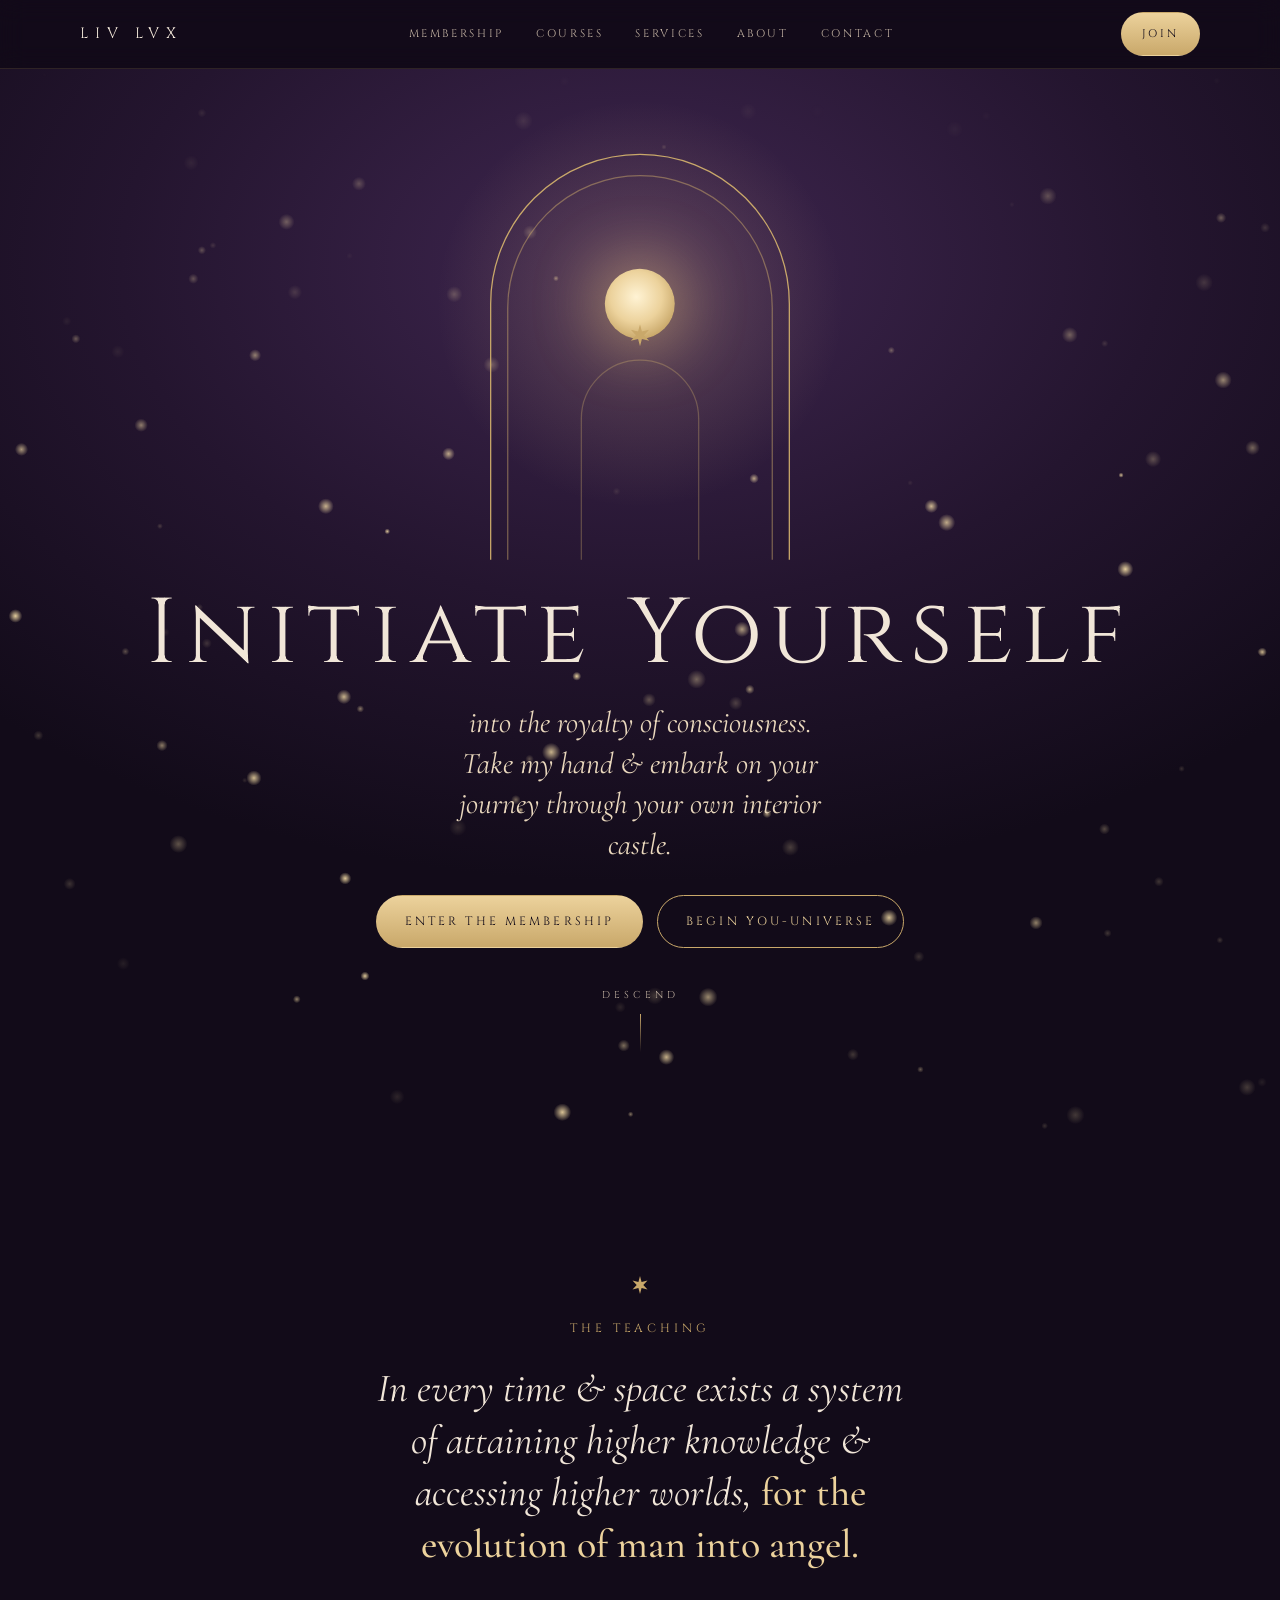
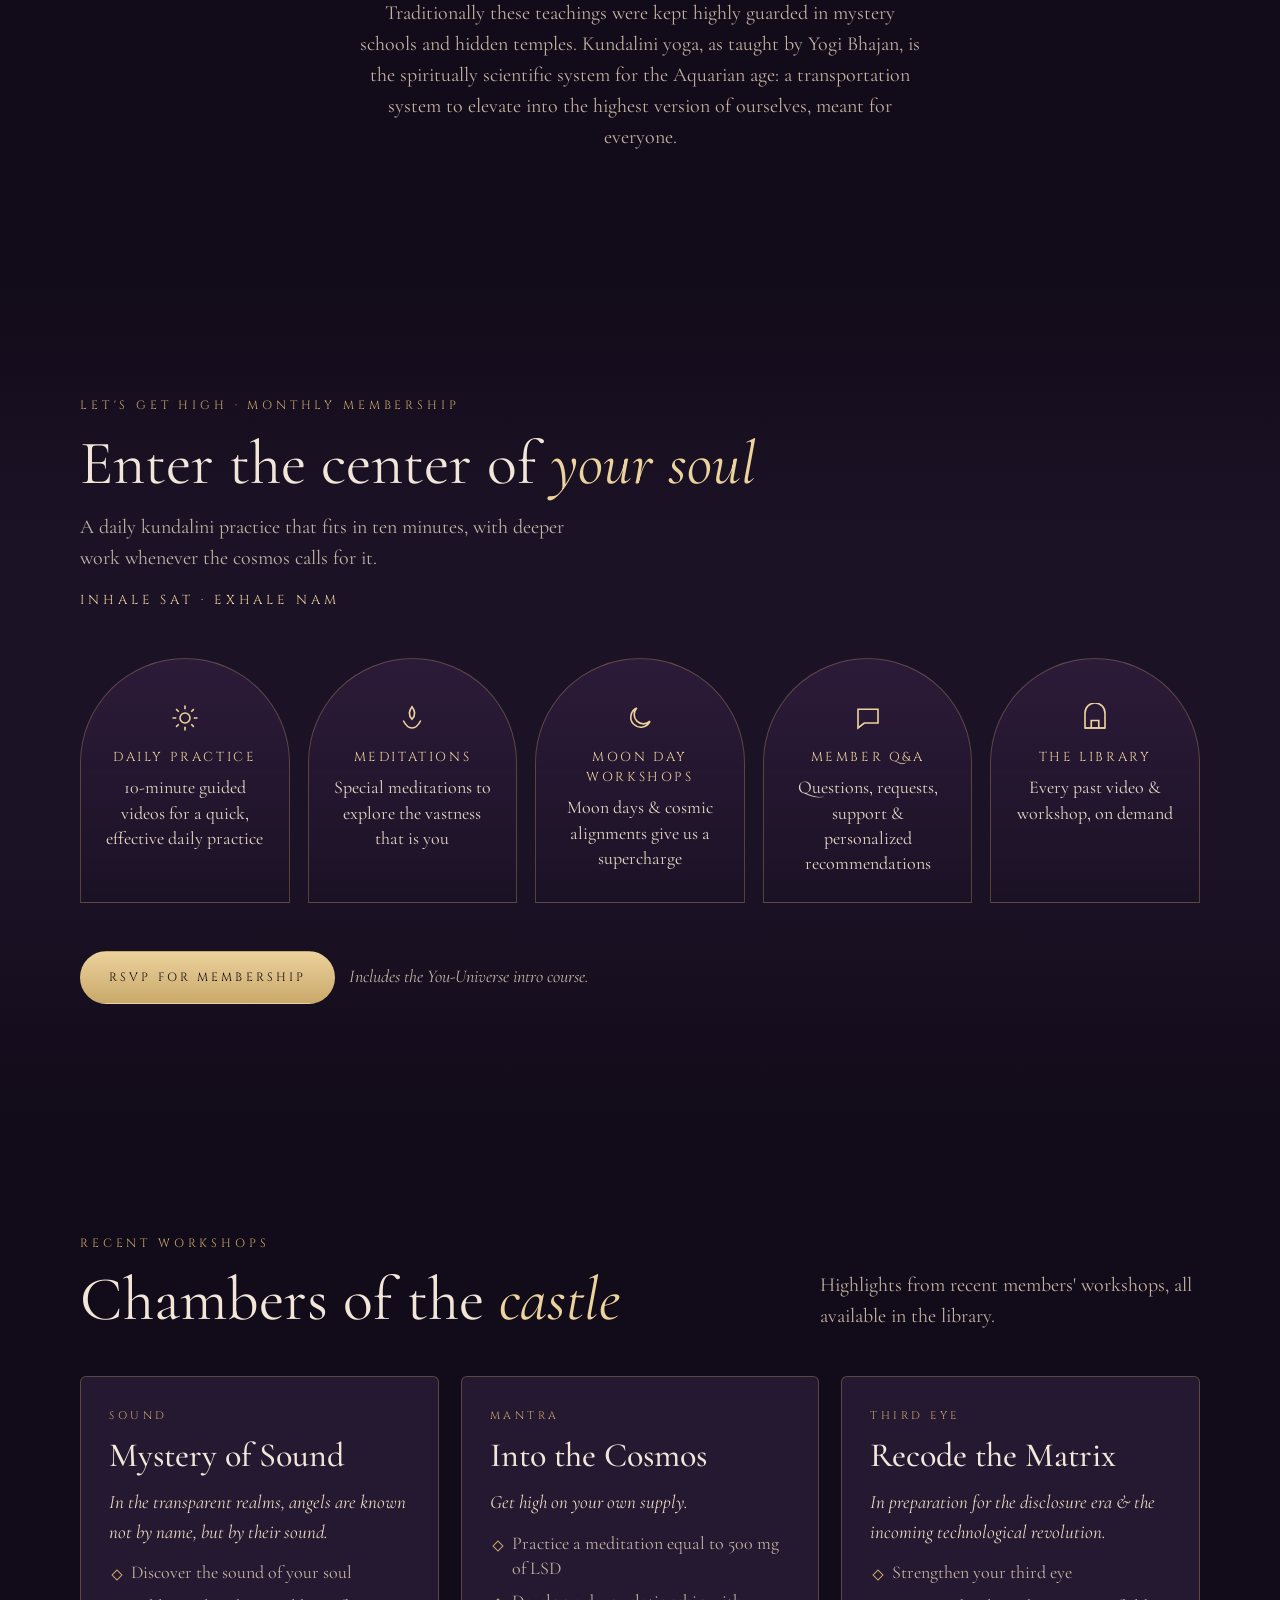
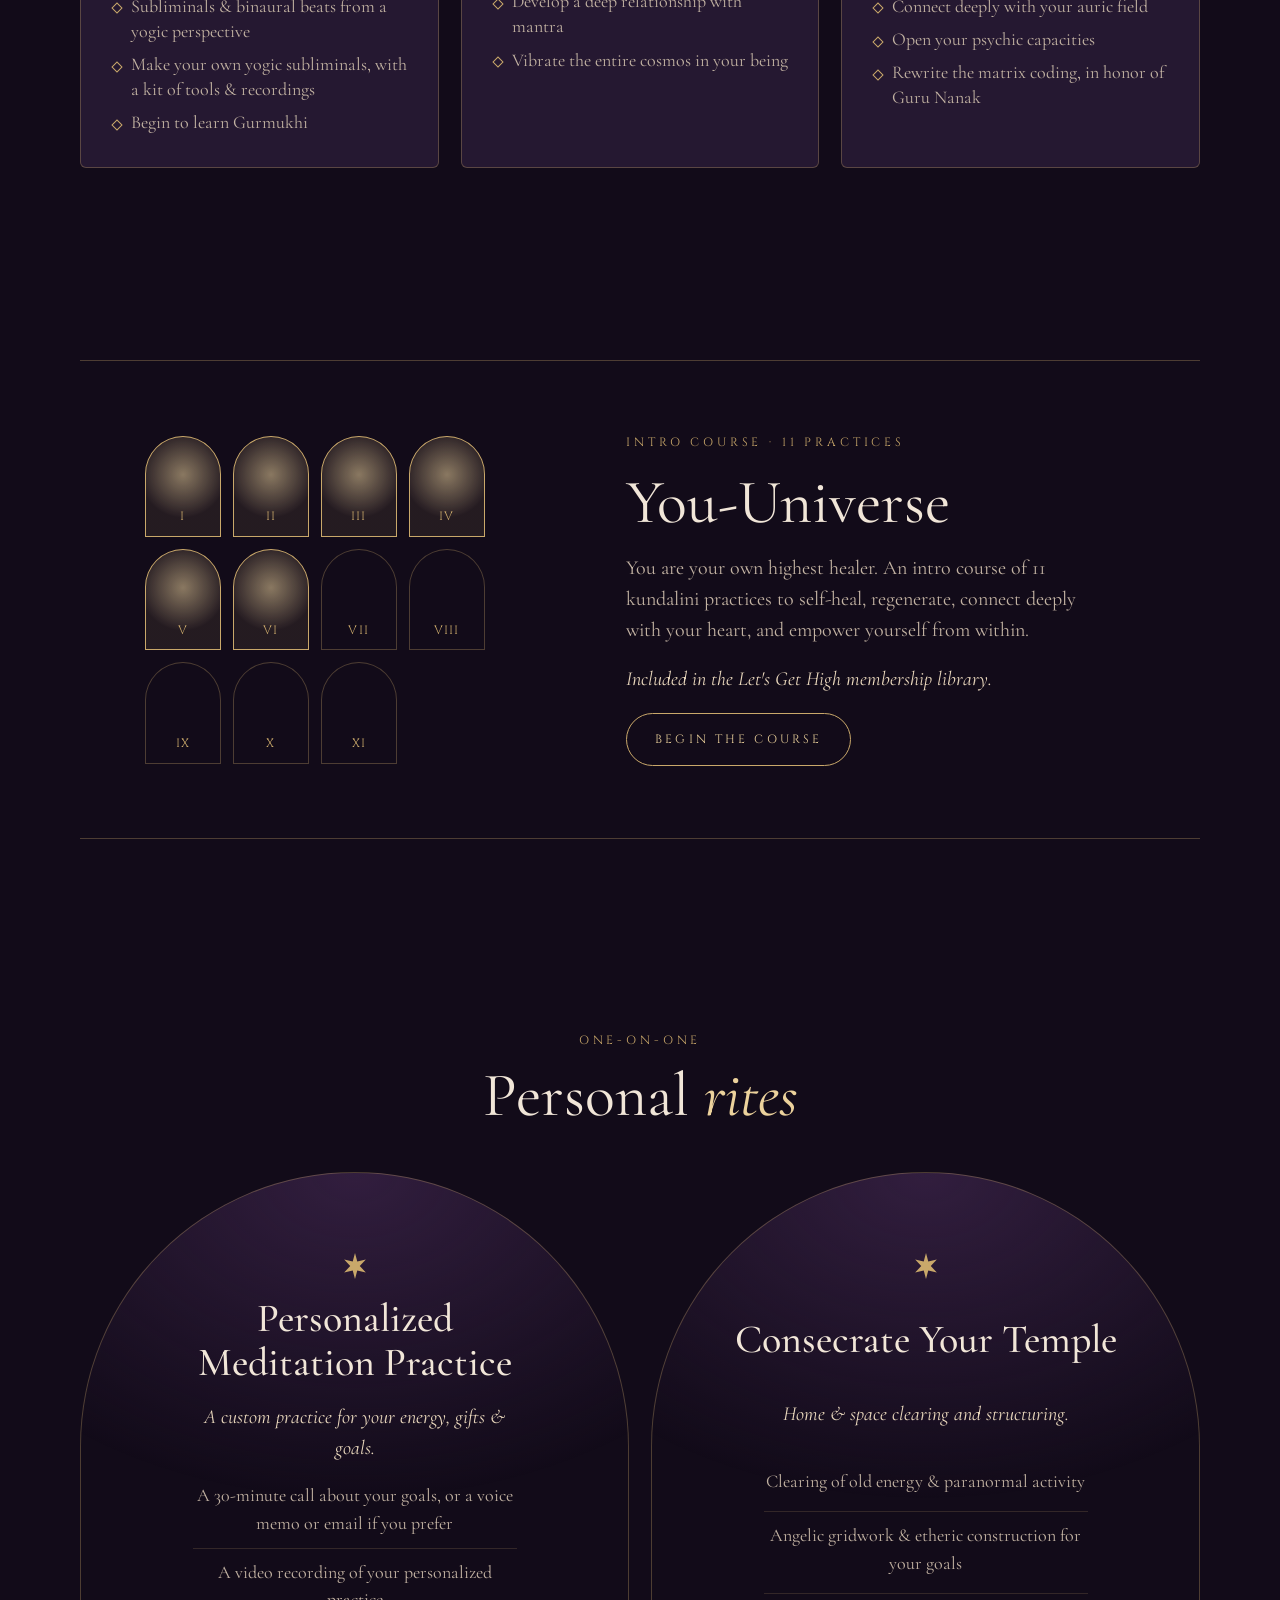
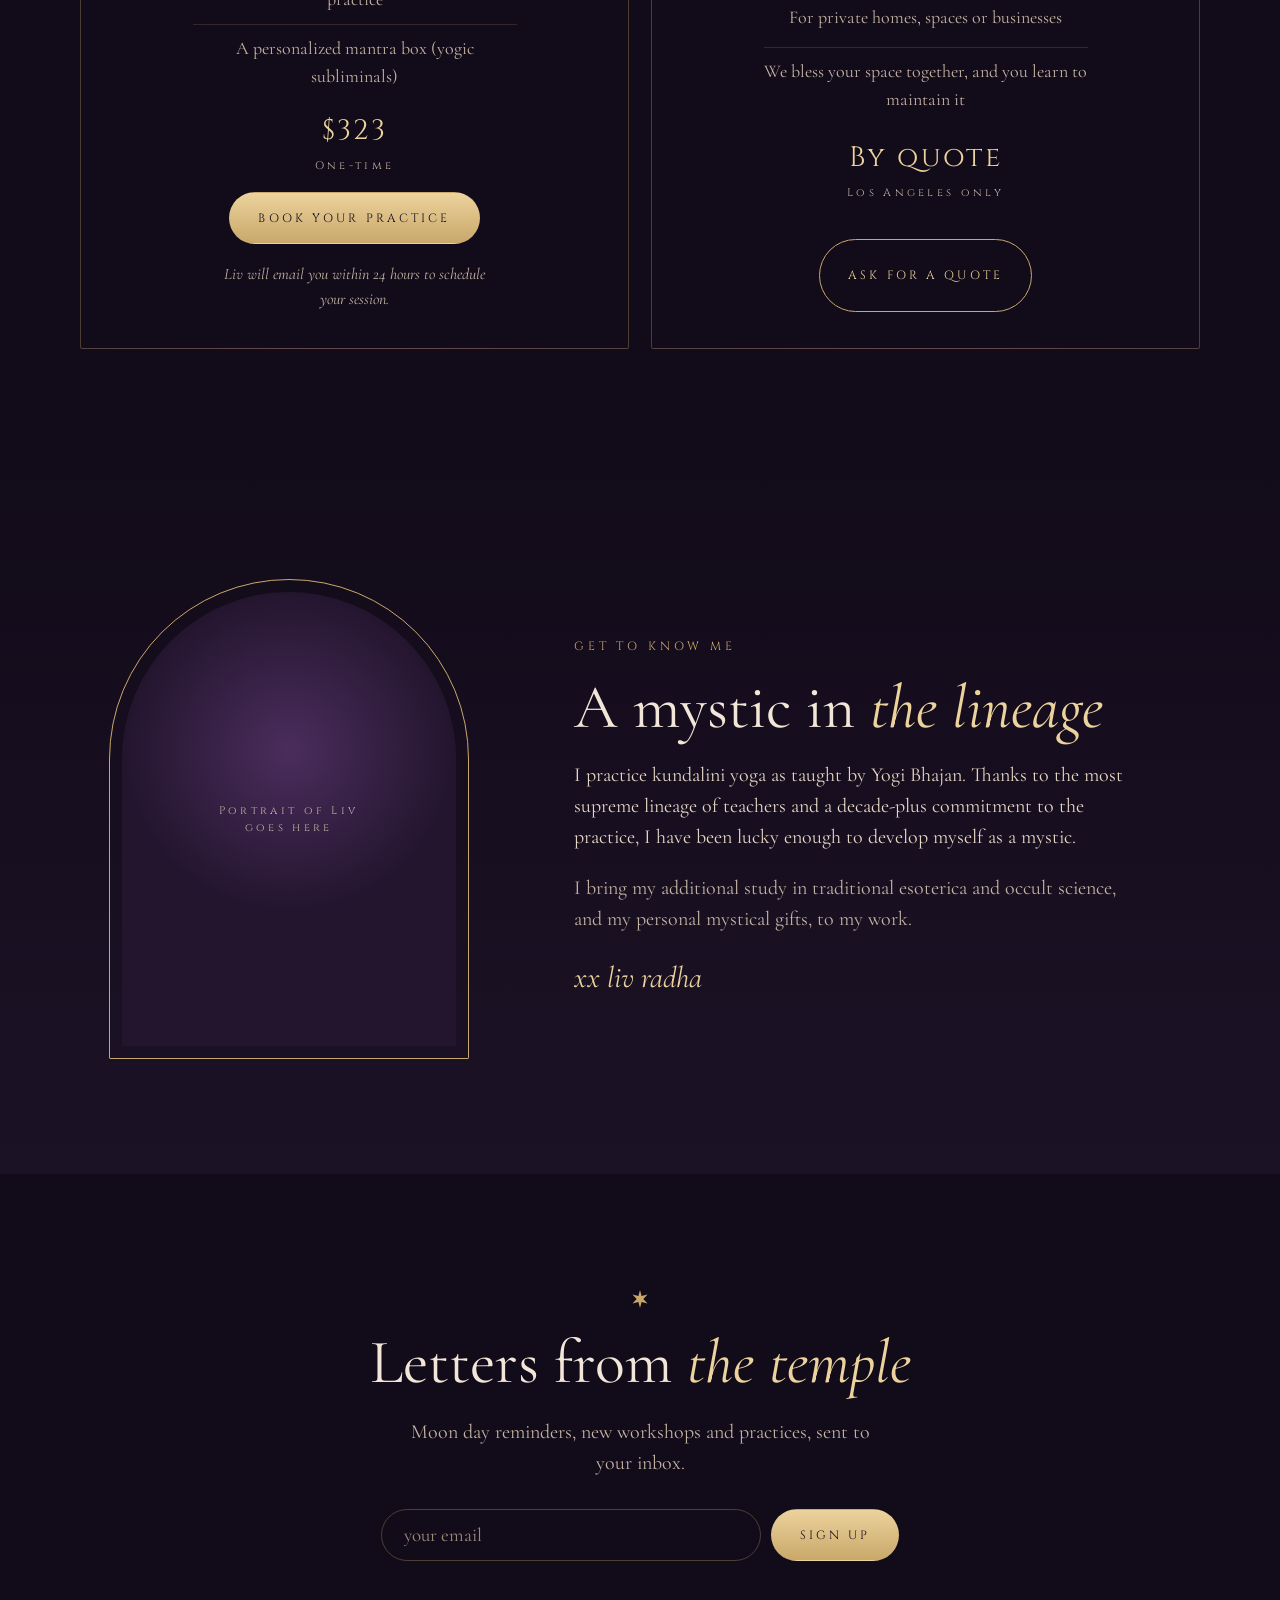
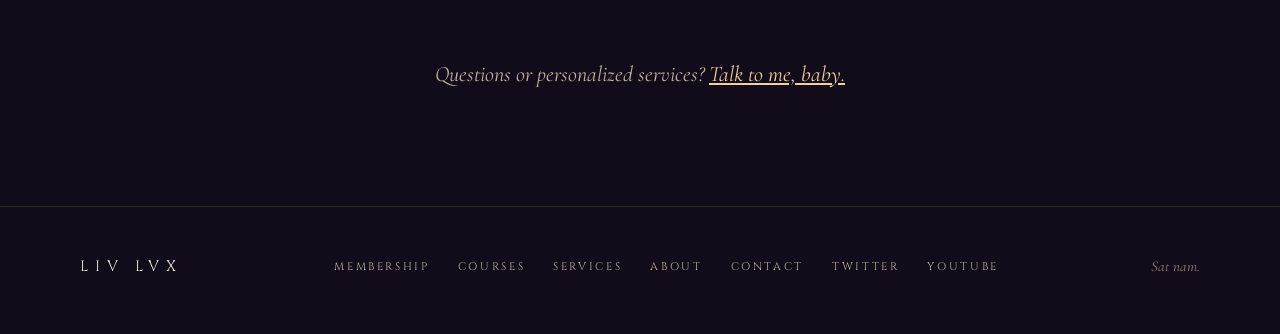
==== index.html @ f58b9d48 "Interior Castle site: home and five inner pages Static HTML/CSS/JS site with clean URLs for Vercel. " ====
<!doctype html>
<html lang="en">
<head>
<meta charset="utf-8">
<meta name="viewport" content="width=device-width, initial-scale=1, viewport-fit=cover">
<title>LIV LVX · Kundalini yoga with Liv Radha</title>
<meta name="description" content="Initiate yourself into the royalty of consciousness. Kundalini yoga membership, courses and personal practices with Liv Radha.">
<meta property="og:title" content="LIV LVX · Kundalini yoga with Liv Radha">
<meta property="og:description" content="Initiate yourself into the royalty of consciousness. Kundalini yoga membership, courses and personal practices with Liv Radha.">
<meta property="og:type" content="website">
<meta name="theme-color" content="#120b19">
<link rel="icon" href="/favicon.svg" type="image/svg+xml">
<link rel="preconnect" href="https://fonts.googleapis.com">
<link rel="preconnect" href="https://fonts.gstatic.com" crossorigin>
<link rel="stylesheet" href="https://fonts.googleapis.com/css2?family=Cinzel:wght@400;500;600&family=Cormorant+Garamond:ital,wght@0,400;0,500;0,600;1,400;1,500&display=swap">
<link rel="stylesheet" href="/castle.css">
</head>
<body>
<a class="skip" href="#main">Skip to content</a>
<svg width="0" height="0" style="position:absolute" aria-hidden="true">
  <symbol id="star8" viewBox="0 0 24 24"><path fill="currentColor" d="M12 0l2.1 7.9L22 6l-5.6 6L22 18l-7.9-1.9L12 24l-2.1-7.9L2 18l5.6-6L2 6l7.9 1.9z"/></symbol>
</svg>
<nav class="nav gutter" aria-label="Main">
  <div class="inner">
    <a class="logo" href="/">LIV LVX</a>
    <button class="menu-toggle" type="button" aria-expanded="false" aria-controls="menu">Menu</button>
    <ul id="menu">
      <li><a href="/membership">Membership</a></li>
      <li><a href="/courses">Courses</a></li>
      <li><a href="/services">Services</a></li>
      <li><a href="/about">About</a></li>
      <li><a href="/contact">Contact</a></li>
    </ul>
    <a class="btn gold" href="/membership">Join</a>
  </div>
</nav>
<main id="main">

  <section class="gate gutter" id="top" aria-label="Welcome">
    <canvas id="dust" aria-hidden="true"></canvas>
    <div class="inner">
      <div class="arch" aria-hidden="true">
        <div class="halo"></div>
        <svg viewBox="0 0 300 400">
          <path pathLength="1" d="M10 400 V160 A140 140 0 0 1 290 160 V400"/>
          <path class="in" pathLength="1" d="M26 400 V164 A124 124 0 0 1 274 164 V400"/>
          <path class="door" pathLength="1" d="M95 400 V268 A55 55 0 0 1 205 268 V400"/>
        </svg>
        <div class="sun"></div>
        <svg class="keystone" viewBox="0 0 24 24"><use href="#star8"/></svg>
      </div>
      <h1>Initiate Yourself</h1>
      <p class="sub">into the royalty of consciousness. Take my hand &amp; embark on your journey through your own interior castle.</p>
      <div class="ctas">
        <a class="btn gold" href="/membership">Enter the membership</a>
        <a class="btn line" href="/courses">Begin You-Universe</a>
      </div>
      <a class="cue" href="#teaching">DESCEND<span></span></a>
    </div>
  </section>

  <section class="teaching gutter" id="teaching" aria-labelledby="teach-h">
    <div class="inner">
      <div class="star"><svg><use href="#star8"/></svg></div>
      <h2 id="teach-h" class="rite" style="font-family:var(--f-rite);font-size:12px">The teaching</h2>
      <blockquote>In every time &amp; space exists a system of attaining higher knowledge &amp; accessing higher worlds, <b>for the evolution of man into angel.</b></blockquote>
      <p>Traditionally these teachings were kept highly guarded in mystery schools and hidden temples. Kundalini yoga, as taught by Yogi Bhajan, is the spiritually scientific system for the Aquarian age: a transportation system to elevate into the highest version of ourselves, meant for everyone.</p>
    </div>
  </section>

  <section class="member gutter" id="membership" aria-labelledby="mem-h">
    <div class="inner">
      <header>
        <span class="rite">Let's Get High · Monthly membership</span>
        <h2 id="mem-h">Enter the center of <em>your soul</em></h2>
        <p>A daily kundalini practice that fits in ten minutes, with deeper work whenever the cosmos calls for it.</p>
        <span class="mantra">INHALE SAT · EXHALE NAM</span>
      </header>
      <div class="perks">
        <article class="perk">
          <svg viewBox="0 0 24 24" fill="none" stroke="currentColor" stroke-width="1.3"><circle cx="12" cy="12" r="4"/><path d="M12 2v3M12 19v3M2 12h3M19 12h3M4.9 4.9l2.1 2.1M17 17l2.1 2.1M4.9 19.1L7 17M17 7l2.1-2.1"/></svg>
          <h3>Daily practice</h3><p>10-minute guided videos for a quick, effective daily practice</p>
        </article>
        <article class="perk">
          <svg viewBox="0 0 24 24" fill="none" stroke="currentColor" stroke-width="1.3"><path d="M12 3c-3 4-3 7 0 10 3-3 3-6 0-10z"/><path d="M5 14c2 4 5 6 7 6s5-2 7-6"/></svg>
          <h3>Meditations</h3><p>Special meditations to explore the vastness that is you</p>
        </article>
        <article class="perk">
          <svg viewBox="0 0 24 24" fill="none" stroke="currentColor" stroke-width="1.3"><path d="M20 14.5A8 8 0 1 1 9.5 4a6.5 6.5 0 0 0 10.5 10.5z"/></svg>
          <h3>Moon day workshops</h3><p>Moon days &amp; cosmic alignments give us a supercharge</p>
        </article>
        <article class="perk">
          <svg viewBox="0 0 24 24" fill="none" stroke="currentColor" stroke-width="1.3"><path d="M4 5h16v11H9l-5 4z"/></svg>
          <h3>Member Q&amp;A</h3><p>Questions, requests, support &amp; personalized recommendations</p>
        </article>
        <article class="perk">
          <svg viewBox="0 0 24 24" fill="none" stroke="currentColor" stroke-width="1.3"><path d="M4 20V8a8 8 0 0 1 16 0v12z"/><path d="M4 20h16M9 20v-6h6v6"/></svg>
          <h3>The library</h3><p>Every past video &amp; workshop, on demand</p>
        </article>
      </div>
      <div class="ctas">
        <a class="btn gold" href="/membership">RSVP for membership</a>
        <span class="note">Includes the You-Universe intro course.</span>
      </div>
    </div>
  </section>

  <section class="workshops gutter" id="workshops" aria-labelledby="ws-h">
    <div class="inner">
      <header>
        <div style="display:grid;gap:14px"><span class="rite">Recent workshops</span><h2 id="ws-h">Chambers of the <em>castle</em></h2></div>
        <p>Highlights from recent members' workshops, all available in the library.</p>
      </header>
      <div class="ws">
        <article class="card">
          <span class="rite">Sound</span>
          <h3>Mystery of Sound</h3>
          <p class="lede">In the transparent realms, angels are known not by name, but by their sound.</p>
          <ul>
            <li>Discover the sound of your soul</li>
            <li>Subliminals &amp; binaural beats from a yogic perspective</li>
            <li>Make your own yogic subliminals, with a kit of tools &amp; recordings</li>
            <li>Begin to learn Gurmukhi</li>
          </ul>
        </article>
        <article class="card">
          <span class="rite">Mantra</span>
          <h3>Into the Cosmos</h3>
          <p class="lede">Get high on your own supply.</p>
          <ul>
            <li>Practice a meditation equal to 500 mg of LSD</li>
            <li>Develop a deep relationship with mantra</li>
            <li>Vibrate the entire cosmos in your being</li>
          </ul>
        </article>
        <article class="card">
          <span class="rite">Third eye</span>
          <h3>Recode the Matrix</h3>
          <p class="lede">In preparation for the disclosure era &amp; the incoming technological revolution.</p>
          <ul>
            <li>Strengthen your third eye</li>
            <li>Connect deeply with your auric field</li>
            <li>Open your psychic capacities</li>
            <li>Rewrite the matrix coding, in honor of Guru Nanak</li>
          </ul>
        </article>
      </div>
    </div>
  </section>

  <section class="course gutter" id="course" aria-labelledby="course-h">
    <div class="inner">
      <div class="eleven" aria-hidden="true" data-eleven=""></div>
      <div class="copy">
        <span class="rite">Intro course · 11 practices</span>
        <h2 id="course-h">You-Universe</h2>
        <p>You are your own highest healer. An intro course of 11 kundalini practices to self-heal, regenerate, connect deeply with your heart, and empower yourself from within.</p>
        <p class="inc">Included in the Let's Get High membership library.</p>
        <div><a class="btn line" href="/courses">Begin the course</a></div>
      </div>
    </div>
  </section>

  <section class="services gutter" id="services" aria-labelledby="svc-h">
    <div class="inner">
      <div style="display:grid;gap:14px;justify-items:center;text-align:center">
        <span class="rite">One-on-one</span>
        <h2 id="svc-h">Personal <em>rites</em></h2>
      </div>
      <div class="svc">
        <article class="offer">
          <svg width="26" height="26" style="color:var(--gold)" aria-hidden="true"><use href="#star8"/></svg>
          <h3>Personalized Meditation Practice</h3>
          <p class="lede">A custom practice for your energy, gifts &amp; goals.</p>
          <ul>
            <li>A 30-minute call about your goals, or a voice memo or email if you prefer</li>
            <li>A video recording of your personalized practice</li>
            <li>A personalized mantra box (yogic subliminals)</li>
          </ul>
          <div class="price">$323<small>One-time</small></div>
          <a class="btn gold" href="/services">Book your practice</a>
          <p class="fine">Liv will email you within 24 hours to schedule your session.</p>
        </article>
        <article class="offer">
          <svg width="26" height="26" style="color:var(--gold)" aria-hidden="true"><use href="#star8"/></svg>
          <h3>Consecrate Your Temple</h3>
          <p class="lede">Home &amp; space clearing and structuring.</p>
          <ul>
            <li>Clearing of old energy &amp; paranormal activity</li>
            <li>Angelic gridwork &amp; etheric construction for your goals</li>
            <li>For private homes, spaces or businesses</li>
            <li>We bless your space together, and you learn to maintain it</li>
          </ul>
          <div class="price">By quote<small>Los Angeles only</small></div>
          <a class="btn line" href="/contact">Ask for a quote</a>
        </article>
      </div>
    </div>
  </section>

  <section class="about gutter" id="about" aria-labelledby="about-h">
    <div class="inner">
      <div class="portrait"><div>Portrait of Liv<br>goes here</div></div>
      <div class="copy">
        <span class="rite">Get to know me</span>
        <h2 id="about-h">A mystic in <em>the lineage</em></h2>
        <p>I practice kundalini yoga as taught by Yogi Bhajan. Thanks to the most supreme lineage of teachers and a decade-plus commitment to the practice, I have been lucky enough to develop myself as a mystic.</p>
        <p class="small">I bring my additional study in traditional esoterica and occult science, and my personal mystical gifts, to my work.</p>
        <span class="sign">xx liv radha</span>
      </div>
    </div>
  </section>

  <section class="letter gutter" id="letter" aria-labelledby="letter-h">
    <div class="inner">
      <div class="star"><svg><use href="#star8"/></svg></div>
      <h2 id="letter-h">Letters from <em>the temple</em></h2>
      <p>Moon day reminders, new workshops and practices, sent to your inbox.</p>
      <form class="signup" id="signup" novalidate>
        <label for="email">Email address</label>
        <input id="email" name="email" type="email" autocomplete="email" placeholder="your email" required>
        <button class="btn gold" type="submit">Sign up</button>
      </form>
      <p id="signup-msg" aria-live="polite"></p>
      <p class="contact">Questions or personalized services? <a href="/contact">Talk to me, baby.</a></p>
    </div>
  </section>
</main>
<footer class="gutter">
  <div class="inner">
    <a class="logo" href="/">LIV LVX</a>
    <ul>
      <li><a href="/membership">Membership</a></li>
      <li><a href="/courses">Courses</a></li>
      <li><a href="/services">Services</a></li>
      <li><a href="/about">About</a></li>
      <li><a href="/contact">Contact</a></li>
      <li><a href="https://twitter.com/blonde">Twitter</a></li>
      <li><a href="https://www.youtube.com/@bl0nde">YouTube</a></li>
    </ul>
    <small>Sat nam.</small>
  </div>
</footer>
<script src="/castle.js"></script>
</body>
</html>
---- castle.css ----
/* Layout: one candlelit night — the visitor walks through a sequence of arched chambers (hero gate → teaching → membership → workshops → course → services → Liv → newsletter), gold hairlines and arches as the only ornament. Single dark world by design. */
:root{
  --night:#120b19; --plum:#1c1226; --velvet:#251831; --amethyst:#3a2348;
  --gold:#c9a86a; --gold-hi:#ecd29c; --parchment:#f1e6d8; --mist:#c2b2a2; --line:rgba(201,168,106,.32);
  --f-rite:"Cinzel","Trajan Pro",Georgia,serif;
  --f-voice:"Cormorant Garamond","Cormorant",Georgia,serif;
  color-scheme:dark;
}
*{box-sizing:border-box}
html{scroll-behavior:smooth}
body{background:var(--night);color:var(--parchment);font-family:var(--f-voice);font-size:20px;line-height:1.55;margin:0}
a{color:inherit}
:focus-visible{outline:2px solid var(--gold-hi);outline-offset:4px;border-radius:2px}
.skip{position:absolute;left:-999px;top:8px;background:var(--gold);color:var(--night);padding:8px 14px;z-index:100;font-family:var(--f-rite);font-size:12px;letter-spacing:.2em}
.skip:focus{left:16px}

.gutter{padding-inline:clamp(16px,5vw,64px)}
.inner{max-width:1120px;margin:0 auto}
.rite{font-family:var(--f-rite);font-weight:400;font-size:12px;letter-spacing:.32em;text-transform:uppercase;color:var(--gold)}
h1,h2,h3{font-weight:400;margin:0;text-wrap:balance}
h2{font-family:var(--f-voice);font-size:clamp(38px,5.2vw,62px);line-height:1.05;font-weight:400}
h2 em{color:var(--gold-hi)}
p{margin:0}

/* buttons */
.btn{display:inline-flex;align-items:center;gap:10px;font-family:var(--f-rite);font-size:12px;letter-spacing:.26em;text-transform:uppercase;text-decoration:none;padding:16px 28px;border-radius:999px;min-height:48px;cursor:pointer;transition:background .25s ease,color .25s ease,box-shadow .25s ease,transform .25s ease;border:1px solid var(--gold)}
.btn.gold{background:linear-gradient(180deg,var(--gold-hi),var(--gold));color:var(--night);border-color:transparent}
.btn.gold:hover{box-shadow:0 0 0 1px var(--gold-hi),0 10px 40px -8px rgba(236,210,156,.55);transform:translateY(-1px)}
.btn.line{color:var(--gold-hi)}
.btn.line:hover{background:rgba(201,168,106,.12)}

/* star divider */
.star{display:flex;align-items:center;gap:16px;color:var(--gold);justify-content:center}
.star::before,.star::after{content:"";height:1px;flex:1;max-width:160px;background:linear-gradient(90deg,transparent,var(--line))}
.star::after{transform:scaleX(-1)}
.star svg{width:18px;height:18px;flex:none}

/* ---------- nav ---------- */
.nav{position:sticky;top:env(safe-area-inset-top,0px);z-index:50;background:rgba(18,11,25,.72);backdrop-filter:blur(12px);-webkit-backdrop-filter:blur(12px);border-bottom:1px solid rgba(201,168,106,.16)}
.nav .inner{display:flex;align-items:center;justify-content:space-between;gap:16px;min-height:68px;flex-wrap:wrap;padding-block:8px}
.logo{font-family:var(--f-rite);font-size:15px;letter-spacing:.45em;text-decoration:none;color:var(--parchment)}
.nav ul{display:flex;gap:clamp(14px,2.6vw,32px);list-style:none;margin:0;padding:0;flex-wrap:wrap}
.nav ul a{font-family:var(--f-rite);font-size:11px;letter-spacing:.24em;text-transform:uppercase;text-decoration:none;color:var(--mist);padding:10px 0;display:inline-block;transition:color .2s}
.nav ul a:hover{color:var(--gold-hi)}
.nav .btn{padding:11px 20px;min-height:44px;font-size:11px}


/* ---------- hero gate ---------- */
.gate{position:relative;overflow:hidden;background:radial-gradient(90% 70% at 50% 18%,#3f2650 0%,#24152f 45%,var(--night) 82%)}
#dust{position:absolute;inset:0;width:100%;height:100%;pointer-events:none}
.gate .inner{position:relative;display:grid;justify-items:center;text-align:center;gap:22px;padding-block:clamp(36px,6vw,64px) clamp(56px,8vw,96px)}
.arch{position:relative;width:min(320px,72vw);aspect-ratio:3/4;max-width:100%}
.arch svg{position:absolute;inset:0;width:100%;height:100%;overflow:visible}
.arch path{fill:none;stroke:var(--gold);stroke-width:1.2;stroke-dasharray:1;stroke-dashoffset:0;animation:draw 2.6s cubic-bezier(.6,.1,.2,1) both}
.arch path.in{stroke:rgba(201,168,106,.5);animation-delay:.35s}
.arch path.door{stroke:rgba(201,168,106,.35);animation-delay:.7s}
@keyframes draw{from{stroke-dashoffset:1}to{stroke-dashoffset:0}}
.arch .halo{position:absolute;left:50%;top:40%;width:150%;aspect-ratio:1;transform:translate(-50%,-50%);background:radial-gradient(circle,rgba(240,205,140,.22),transparent 60%);pointer-events:none;animation:halo 5s ease-in-out infinite}
.arch .sun{position:absolute;left:50%;top:40%;width:22%;aspect-ratio:1;border-radius:50%;transform:translate(-50%,-50%);background:radial-gradient(circle at 45% 40%,#fff3d4,#ecd29c 45%,#c9a86a 75%);box-shadow:0 0 60px 12px rgba(240,200,130,.38);animation:candle 5s ease-in-out infinite}
@keyframes candle{0%,100%{transform:translate(-50%,-50%) scale(1);box-shadow:0 0 60px 12px rgba(240,200,130,.36)}50%{transform:translate(-50%,-50%) scale(1.08);box-shadow:0 0 100px 26px rgba(240,200,130,.52)}}
@keyframes halo{0%,100%{opacity:.75}50%{opacity:1}}
.arch .keystone{position:absolute;left:50%;top:-2.5%;transform:translateX(-50%);color:var(--gold);width:22px}
.gate h1{font-family:var(--f-rite);font-size:clamp(38px,7.6vw,92px);letter-spacing:.1em;line-height:1.02;margin-top:6px;
  background:linear-gradient(100deg,var(--parchment) 38%,#fff1c9 50%,var(--parchment) 62%) 0 0/260% 100%;-webkit-background-clip:text;background-clip:text;-webkit-text-fill-color:transparent;color:var(--parchment);animation:gild 7s ease-in-out 1.4s infinite}
@keyframes gild{0%{background-position:100% 0}55%,100%{background-position:-60% 0}}
.gate .sub{font-style:italic;font-size:clamp(22px,2.6vw,30px);color:#ead8bd;max-width:30ch;line-height:1.35}
.gate .ctas{display:flex;gap:14px;flex-wrap:wrap;justify-content:center;margin-top:8px}
.cue{margin-top:18px;font-family:var(--f-rite);font-size:10px;letter-spacing:.4em;color:var(--mist);text-decoration:none;display:grid;justify-items:center;gap:10px}
.cue span{width:1px;height:38px;background:linear-gradient(var(--gold),transparent);animation:cue 2.4s ease-in-out infinite;transform-origin:top}
@keyframes cue{0%{transform:scaleY(0)}50%{transform:scaleY(1)}100%{transform:scaleY(1);opacity:0}}

/* ---------- teaching ---------- */
.teaching{padding-block:clamp(72px,10vw,128px)}
.teaching .inner{display:grid;gap:28px;justify-items:center;text-align:center}
.teaching blockquote{margin:0;font-style:italic;font-size:clamp(26px,3.4vw,40px);line-height:1.3;max-width:30ch;color:var(--parchment)}
.teaching blockquote b{font-weight:500;font-style:normal;color:var(--gold-hi)}
.teaching p{color:var(--mist);max-width:56ch}

/* ---------- membership ---------- */
.member{background:linear-gradient(180deg,var(--night),var(--plum) 30%,var(--plum) 70%,var(--night));padding-block:clamp(72px,9vw,120px)}
.member .inner{display:grid;gap:48px}
.member header{display:grid;gap:16px;max-width:680px}
.member header p{color:var(--mist);max-width:52ch}
.mantra{font-family:var(--f-rite);font-size:13px;letter-spacing:.3em;color:var(--gold-hi)}
.perks{display:grid;grid-template-columns:repeat(auto-fit,minmax(190px,1fr));gap:18px}
.perk{position:relative;padding:44px 22px 26px;text-align:center;border:1px solid var(--line);border-radius:999px 999px 6px 6px;background:linear-gradient(180deg,rgba(58,35,72,.55),rgba(28,18,38,.2));display:grid;gap:8px;align-content:start;transition:border-color .3s ease,transform .3s ease,background .3s ease;min-width:0}
.perk:hover{border-color:var(--gold);transform:translateY(-4px);background:linear-gradient(180deg,rgba(74,45,92,.7),rgba(28,18,38,.3))}
.perk svg{width:30px;height:30px;justify-self:center;color:var(--gold-hi);margin-bottom:6px}
.perk h3{font-family:var(--f-rite);font-size:13px;letter-spacing:.2em;text-transform:uppercase;color:var(--gold-hi)}
.perk p{font-size:18px;color:#e5d7c4;line-height:1.4}
.member .ctas{display:flex;gap:14px;flex-wrap:wrap;align-items:center}
.member .note{font-style:italic;color:var(--mist);font-size:18px}

/* ---------- workshops ---------- */
.workshops{padding-block:clamp(72px,9vw,120px)}
.workshops .inner{display:grid;gap:44px}
.workshops header{display:flex;flex-wrap:wrap;justify-content:space-between;align-items:end;gap:16px 40px}
.workshops header p{color:var(--mist);max-width:38ch}
.ws{display:grid;grid-template-columns:repeat(auto-fit,minmax(280px,1fr));gap:22px}
.card{border:1px solid var(--line);border-radius:6px;padding:30px 28px 32px;display:grid;gap:14px;align-content:start;background:var(--velvet);position:relative;overflow:hidden;transition:border-color .3s ease;min-width:0}
.card::before{content:"";position:absolute;inset:-1px;background:radial-gradient(400px 200px at var(--mx,50%) -20%,rgba(236,210,156,.18),transparent 60%);opacity:0;transition:opacity .3s ease;pointer-events:none}
.card:hover{border-color:rgba(201,168,106,.7)}
.card:hover::before{opacity:1}
.card .rite{font-size:11px}
.card h3{font-family:var(--f-voice);font-size:34px;line-height:1.05;font-weight:500}
.card .lede{font-style:italic;color:#ead8bd;font-size:19px}
.card ul{margin:0;padding:0;list-style:none;display:grid;gap:8px;color:var(--mist);font-size:18px;line-height:1.4}
.card li{padding-left:22px;position:relative}
.card li::before{content:"";position:absolute;left:4px;top:.6em;width:6px;height:6px;transform:rotate(45deg);border:1px solid var(--gold)}

/* ---------- course ---------- */
.course{padding-block:clamp(48px,6vw,80px)}
.course .inner{display:grid;grid-template-columns:minmax(0,.9fr) minmax(0,1.1fr);gap:clamp(32px,6vw,88px);align-items:center;border-block:1px solid var(--line);padding-block:clamp(48px,6vw,72px)}
.eleven{display:grid;grid-template-columns:repeat(4,1fr);gap:12px;max-width:340px;justify-self:center;width:100%}
.eleven span{aspect-ratio:3/4;border:1px solid var(--line);border-radius:999px 999px 3px 3px;display:grid;place-items:end center;padding-bottom:10px;font-family:var(--f-rite);font-size:12px;color:var(--gold);letter-spacing:.1em;transition:background .3s ease,border-color .3s ease}
.eleven span:hover{background:rgba(201,168,106,.12);border-color:var(--gold)}
.eleven span.lit{background:radial-gradient(circle at 50% 38%,rgba(236,210,156,.55),rgba(201,168,106,.1) 60%);border-color:var(--gold)}
.course .copy{display:grid;gap:18px}
.course .copy p{color:var(--mist);max-width:48ch}
.course .copy .inc{font-style:italic;color:#ead8bd}
@media (max-width:760px){.course .inner{grid-template-columns:1fr}}

/* ---------- services ---------- */
.services{padding-block:clamp(72px,9vw,120px)}
.services .inner{display:grid;gap:44px}
.svc{display:grid;grid-template-columns:repeat(auto-fit,minmax(300px,1fr));gap:22px}
.offer{border:1px solid var(--line);border-radius:999px 999px 8px 8px;padding:clamp(56px,7vw,80px) clamp(24px,4vw,44px) 36px;text-align:center;display:grid;gap:18px;justify-items:center;background:radial-gradient(120% 60% at 50% 0%,rgba(58,35,72,.8),rgba(18,11,25,0) 70%);min-width:0}
.offer h3{font-family:var(--f-voice);font-size:clamp(30px,3.4vw,40px);line-height:1.08;font-weight:500}
.offer .lede{font-style:italic;color:#ead8bd;max-width:34ch}
.offer ul{list-style:none;margin:0;padding:0;display:grid;gap:10px;color:var(--mist);font-size:18px;max-width:36ch}
.offer ul li+li{border-top:1px solid rgba(201,168,106,.18);padding-top:10px}
.price{font-family:var(--f-rite);font-size:28px;letter-spacing:.08em;color:var(--gold-hi);font-variant-numeric:tabular-nums}
.price small{display:block;font-size:11px;letter-spacing:.3em;color:var(--mist);margin-top:4px}
.offer .fine{font-size:16px;color:var(--mist);font-style:italic;max-width:38ch}

/* ---------- about ---------- */
.about{background:linear-gradient(180deg,var(--night),var(--plum));padding-block:clamp(72px,9vw,120px)}
.about .inner{display:grid;grid-template-columns:minmax(0,.8fr) minmax(0,1.2fr);gap:clamp(32px,6vw,88px);align-items:center}
.portrait{aspect-ratio:3/4;max-width:100%;width:min(360px,100%);justify-self:center;border-radius:999px 999px 6px 6px;border:1px solid var(--gold);padding:12px;position:relative}
.portrait div{width:100%;height:100%;border-radius:999px 999px 3px 3px;background:radial-gradient(70% 50% at 50% 35%,#4a2d5c,#24152f 70%);display:grid;place-items:center;text-align:center;font-family:var(--f-rite);font-size:11px;letter-spacing:.3em;color:var(--mist);padding:24px}
.about .copy{display:grid;gap:20px}
.about .copy p{color:#e5d7c4;max-width:56ch}
.about .copy p.small{color:var(--mist)}
.sign{font-style:italic;font-size:30px;color:var(--gold-hi)}
@media (max-width:760px){.about .inner{grid-template-columns:1fr}}

/* ---------- letter ---------- */
.letter{padding-block:clamp(72px,9vw,120px)}
.letter .inner{display:grid;gap:22px;justify-items:center;text-align:center;max-width:720px}
.letter p{color:var(--mist);max-width:46ch}
.signup{display:flex;gap:10px;flex-wrap:wrap;justify-content:center;width:100%;margin-top:8px}
.signup label{position:absolute;width:1px;height:1px;overflow:hidden;clip:rect(0 0 0 0)}
.signup input{flex:1 1 260px;max-width:380px;min-height:52px;background:transparent;border:1px solid var(--line);border-radius:999px;padding:0 22px;color:var(--parchment);font-family:var(--f-voice);font-size:19px}
.signup input::placeholder{color:#9c8b7b}
.signup input:focus{outline:none;border-color:var(--gold-hi);box-shadow:0 0 0 3px rgba(236,210,156,.2)}
#signup-msg{min-height:1.6em;font-style:italic;color:var(--gold-hi)}
.contact{margin-top:20px;font-style:italic;font-size:22px}
.contact a{color:var(--gold-hi)}

/* ---------- footer ---------- */
footer{border-top:1px solid rgba(201,168,106,.16);padding-block:40px 48px}
footer .inner{display:flex;flex-wrap:wrap;gap:20px 40px;justify-content:space-between;align-items:center}
footer ul{display:flex;flex-wrap:wrap;gap:8px 28px;list-style:none;margin:0;padding:0}
footer a{font-family:var(--f-rite);font-size:11px;letter-spacing:.24em;text-transform:uppercase;text-decoration:none;color:var(--mist);padding:8px 0;display:inline-block}
footer a:hover{color:var(--gold-hi)}
footer small{font-size:15px;color:#8f7f70;font-style:italic}

@media (prefers-reduced-motion:reduce){
  html{scroll-behavior:auto}
  *,*::before,*::after{animation:none!important;transition:none!important}
}

/* ---------- shared site chrome ---------- */
.nav ul a[aria-current="page"]{color:var(--gold-hi)}
.nav ul a[aria-current="page"]::after{content:"";display:block;height:1px;background:var(--gold);margin-top:4px}
.menu-toggle{display:none;background:none;border:1px solid var(--line);border-radius:999px;color:var(--gold-hi);font-family:var(--f-rite);font-size:11px;letter-spacing:.24em;min-height:44px;padding:0 18px;cursor:pointer}
@media (max-width:860px){
  .menu-toggle{display:inline-flex;align-items:center}
  .nav ul{display:none;order:3;width:100%;flex-direction:column;gap:0;padding-bottom:10px}
  .nav ul.open{display:flex}
  .nav ul a{padding:14px 0;width:100%;border-top:1px solid rgba(201,168,106,.14)}
  .nav ul a[aria-current="page"]::after{display:none}
  .nav .btn.gold{display:none}
}

/* ---------- inner page gate ---------- */
.pagegate .inner{padding-block:clamp(40px,6vw,72px) clamp(48px,7vw,84px);gap:18px}
.pagegate .arch{width:min(150px,40vw)}
.pagegate h1{font-size:clamp(34px,6vw,72px);animation-delay:1s}
.pagegate .sub{font-size:clamp(20px,2.3vw,26px)}
.crumb{font-family:var(--f-rite);font-size:11px;letter-spacing:.3em;color:var(--mist);text-transform:uppercase}
.crumb a{text-decoration:none;color:var(--gold)}

/* ---------- generic chamber section ---------- */
.chamber{padding-block:clamp(64px,8vw,104px)}
.chamber .inner{display:grid;gap:40px}
.chamber.alt{background:linear-gradient(180deg,var(--night),var(--plum) 25%,var(--plum) 75%,var(--night))}
.head{display:grid;gap:14px;max-width:680px}
.head.center{justify-items:center;text-align:center;margin-inline:auto}
.head p{color:var(--mist);max-width:54ch}
.prose{display:grid;gap:22px;max-width:62ch}
.prose p{color:#e5d7c4}
.prose p.lead{font-size:clamp(24px,2.8vw,32px);font-style:italic;line-height:1.35;color:var(--parchment)}
.prose p.lead b{font-style:normal;font-weight:500;color:var(--gold-hi)}

/* real sequence: the personal practice process */
.steps{list-style:none;margin:0;padding:0;display:grid;grid-template-columns:repeat(auto-fit,minmax(220px,1fr));gap:22px;counter-reset:s}
.steps li{counter-increment:s;border-top:1px solid var(--line);padding-top:22px;display:grid;gap:8px;min-width:0}
.steps li::before{content:counter(s,upper-roman);font-family:var(--f-rite);font-size:22px;color:var(--gold-hi)}
.steps h3{font-family:var(--f-rite);font-size:13px;letter-spacing:.2em;text-transform:uppercase;color:var(--parchment)}
.steps p{color:var(--mist);font-size:18px}

/* two-column split */
.split{display:grid;grid-template-columns:minmax(0,1fr) minmax(0,1fr);gap:clamp(32px,6vw,88px);align-items:start}
@media (max-width:780px){.split{grid-template-columns:1fr}}

/* closing call to action */
.altar{border:1px solid var(--line);border-radius:999px 999px 8px 8px;padding:clamp(56px,7vw,88px) clamp(20px,4vw,56px) clamp(36px,4vw,52px);display:grid;gap:18px;justify-items:center;text-align:center;background:radial-gradient(90% 60% at 50% 0%,rgba(74,45,92,.75),rgba(18,11,25,0) 70%);max-width:820px;margin:0 auto;width:100%}
.altar p{color:var(--mist);max-width:44ch}
.altar .ctas{display:flex;gap:14px;flex-wrap:wrap;justify-content:center}

/* lineage list on About */
.facets{display:grid;grid-template-columns:repeat(auto-fit,minmax(220px,1fr));gap:18px}
.facet{border:1px solid var(--line);border-radius:6px;padding:26px 24px;display:grid;gap:8px;background:var(--velvet);min-width:0}
.facet h3{font-family:var(--f-rite);font-size:13px;letter-spacing:.2em;text-transform:uppercase;color:var(--gold-hi)}
.facet p{color:var(--mist);font-size:18px}

/* ---------- contact form ---------- */
.form{display:grid;gap:20px;min-width:0}
.field{display:grid;gap:8px}
.field label{font-family:var(--f-rite);font-size:11px;letter-spacing:.26em;text-transform:uppercase;color:var(--gold)}
.field label .req{color:var(--gold-hi)}
.field input,.field select,.field textarea{width:100%;min-height:52px;background:rgba(37,24,49,.6);border:1px solid var(--line);border-radius:6px;padding:12px 16px;color:var(--parchment);font-family:var(--f-voice);font-size:19px}
.field textarea{min-height:160px;resize:vertical;line-height:1.5}
.field select{appearance:none;background-image:linear-gradient(45deg,transparent 50%,var(--gold) 50%),linear-gradient(135deg,var(--gold) 50%,transparent 50%);background-position:calc(100% - 22px) 50%,calc(100% - 16px) 50%;background-size:6px 6px;background-repeat:no-repeat}
.field input:focus,.field select:focus,.field textarea:focus{outline:none;border-color:var(--gold-hi);box-shadow:0 0 0 3px rgba(236,210,156,.18)}
.field [aria-invalid="true"]{border-color:#e7a0a0}
.field .err{min-height:1.2em;font-size:16px;font-style:italic;color:#f0b4b4}
.field .help{font-size:16px;color:var(--mist);font-style:italic}
#contact-msg{font-style:italic;color:var(--gold-hi);min-height:1.5em}
.side{display:grid;gap:22px;align-content:start}
.side .facet a{color:var(--gold-hi)}

img{max-width:100%}
[hidden]{display:none!important}
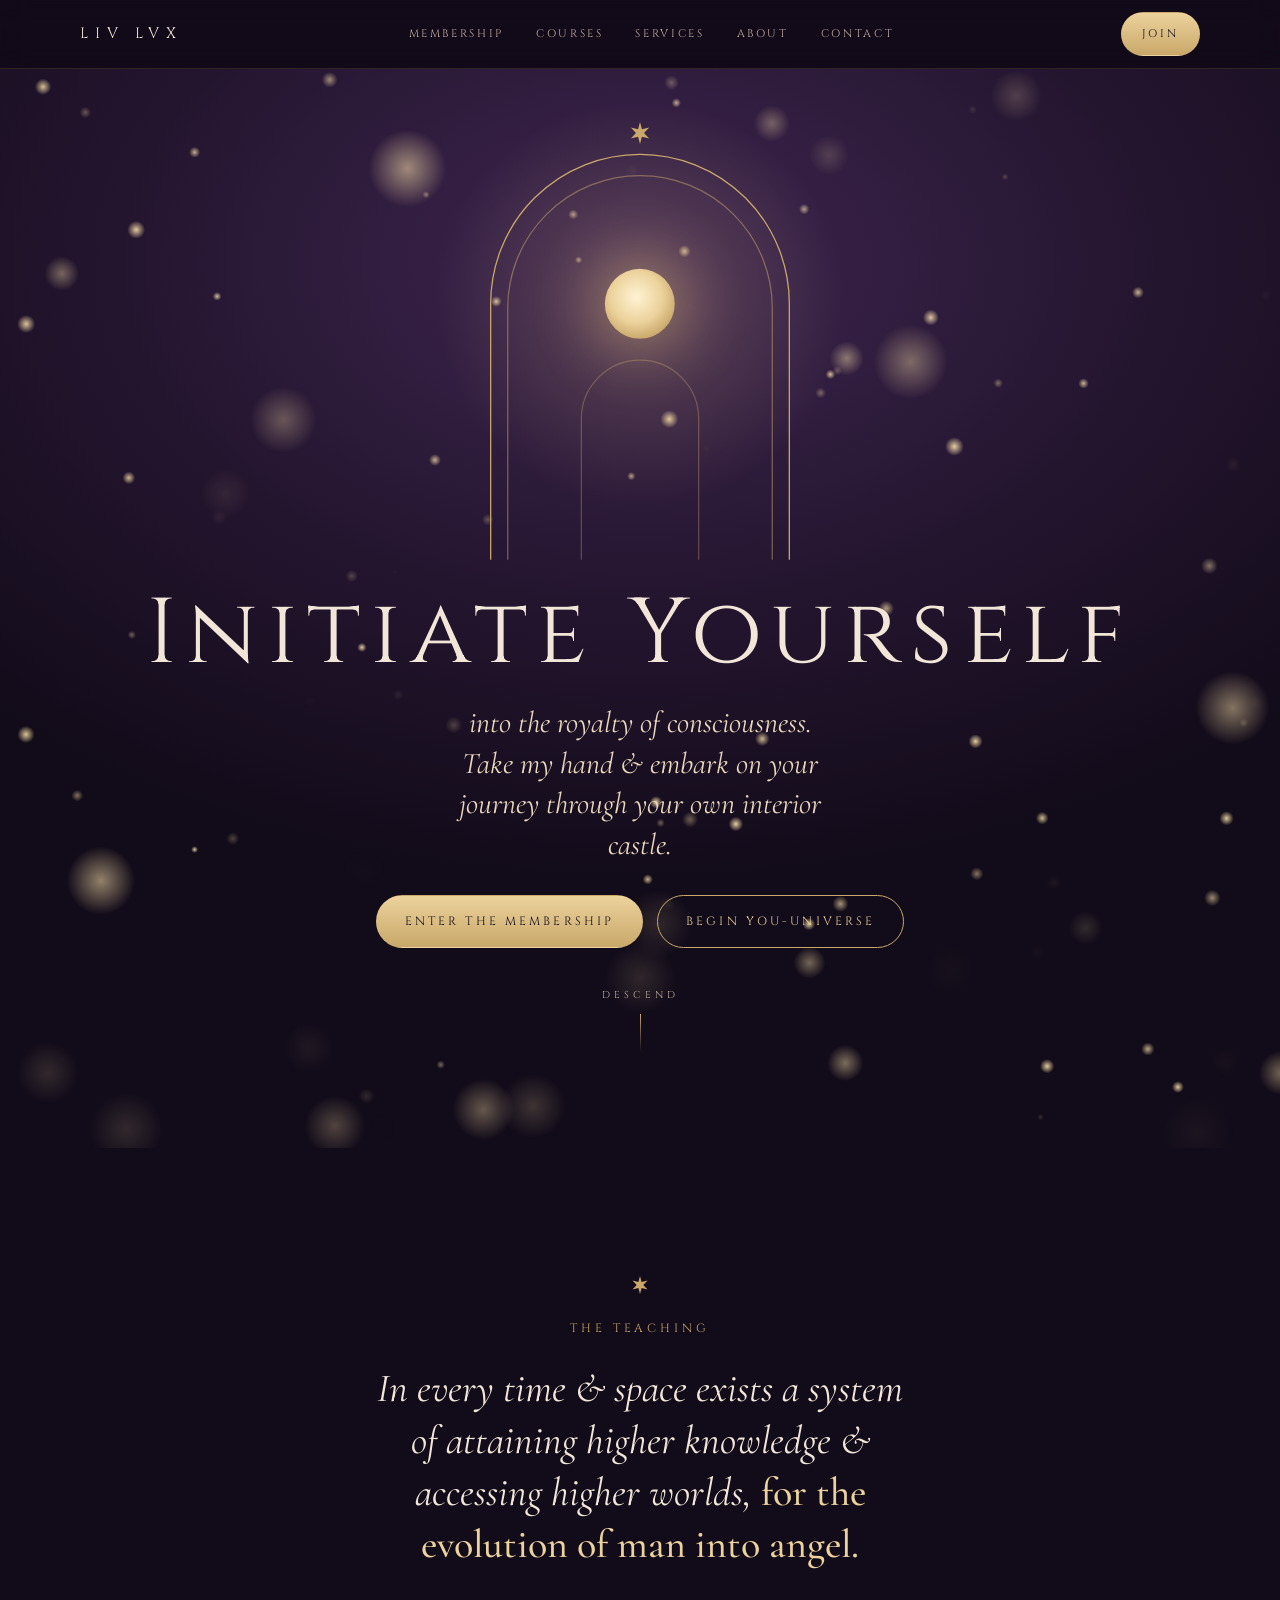
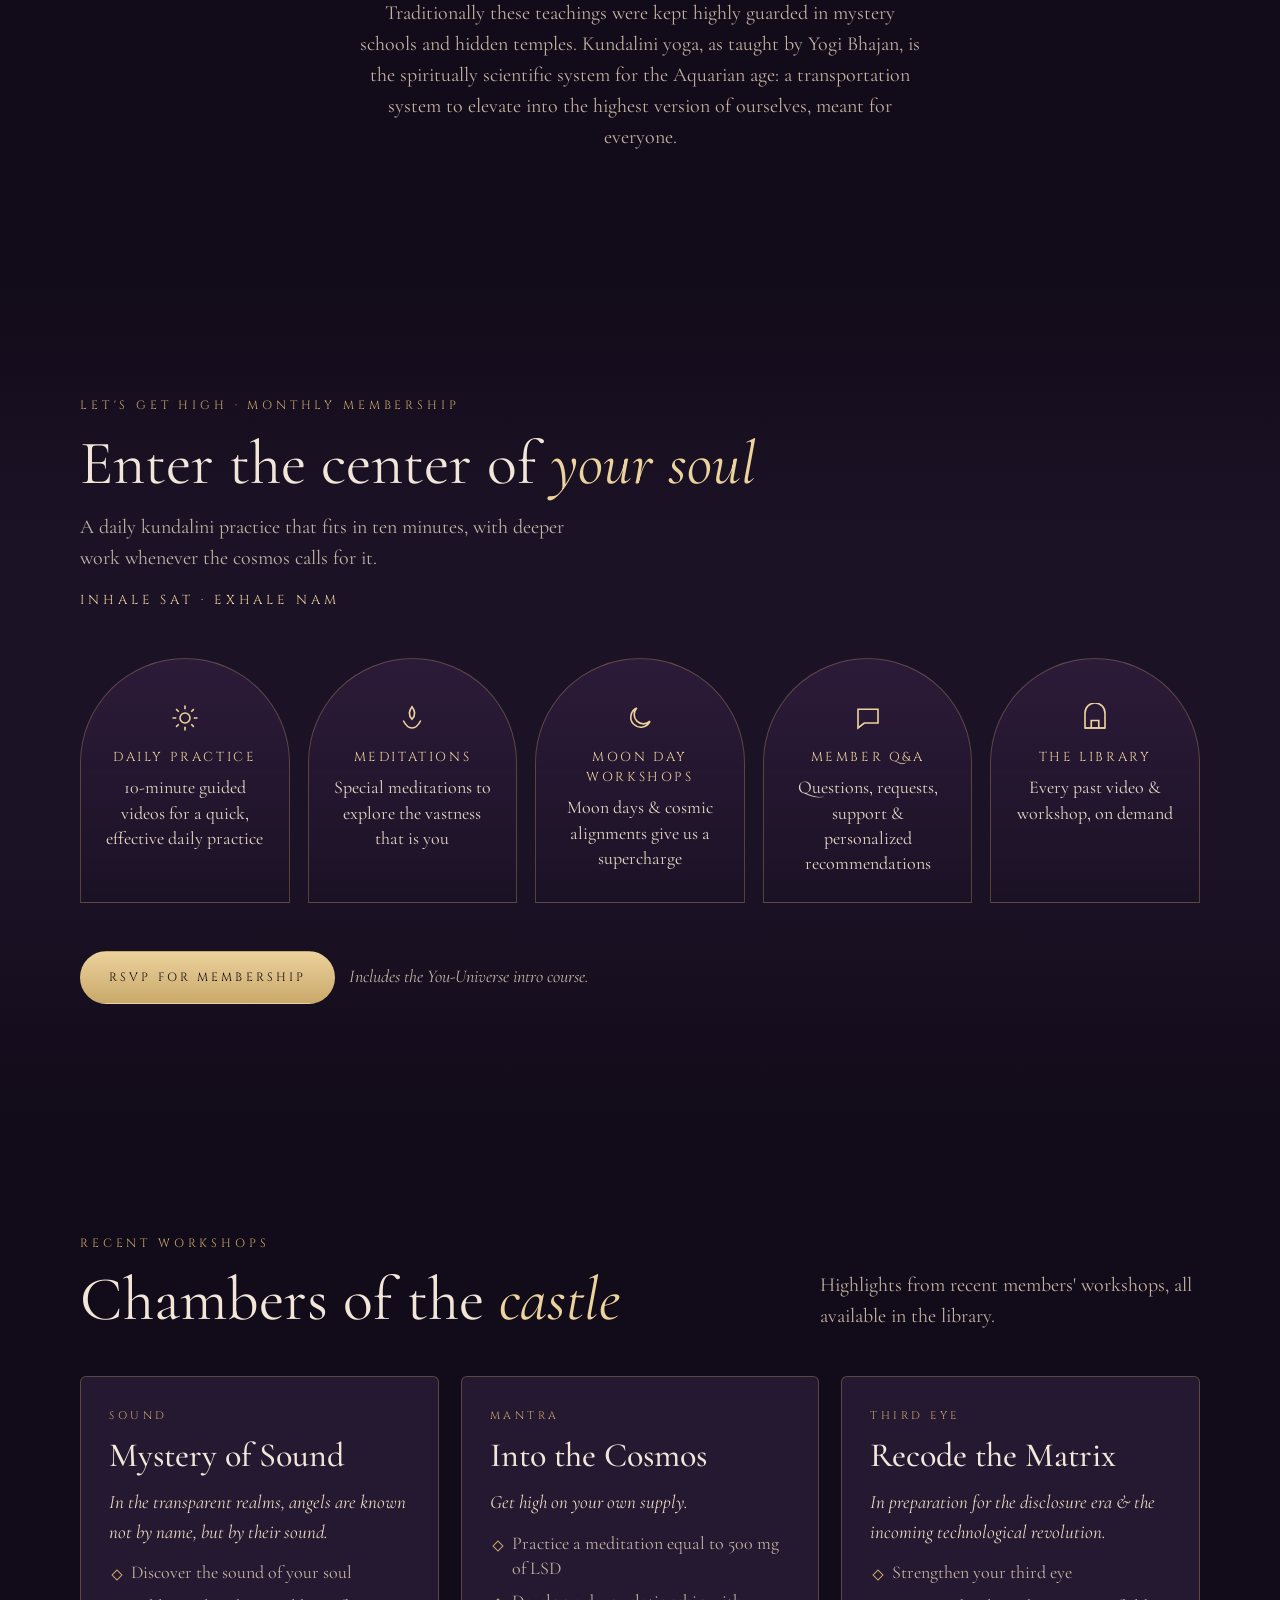
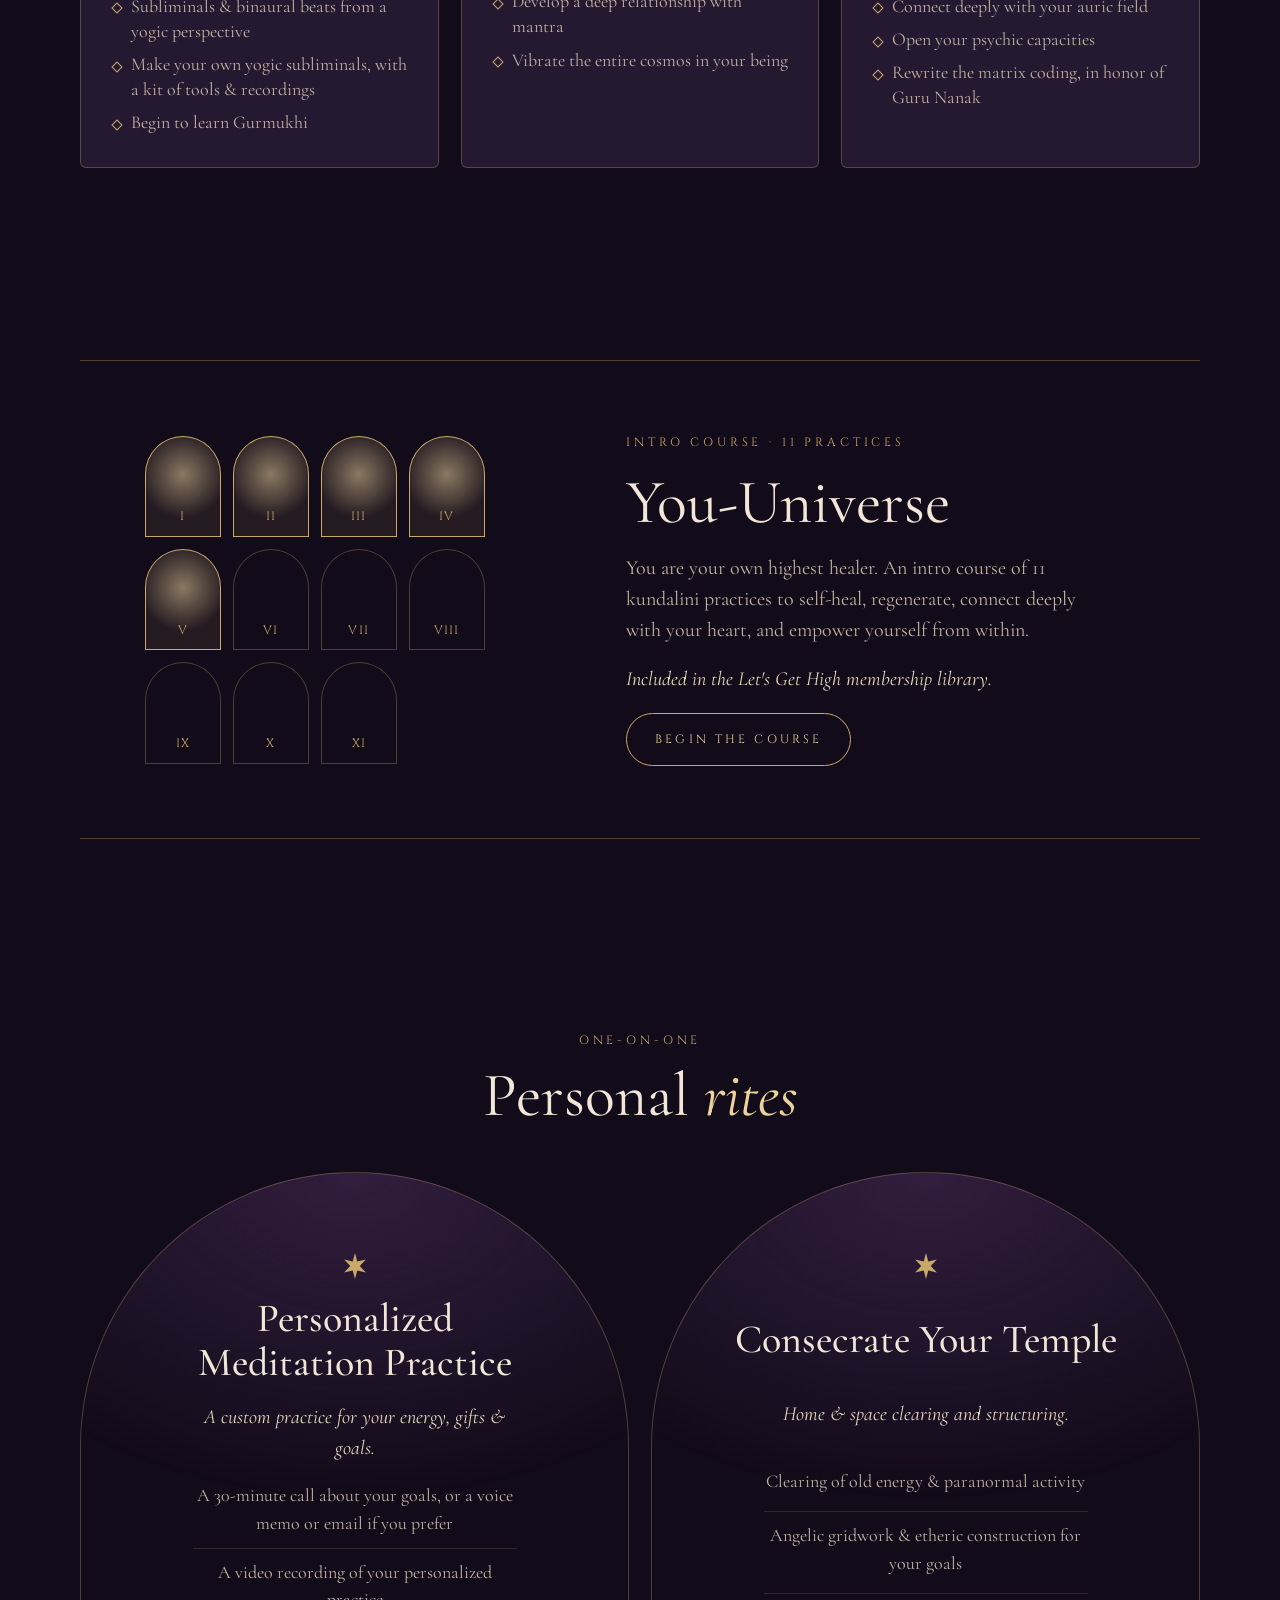
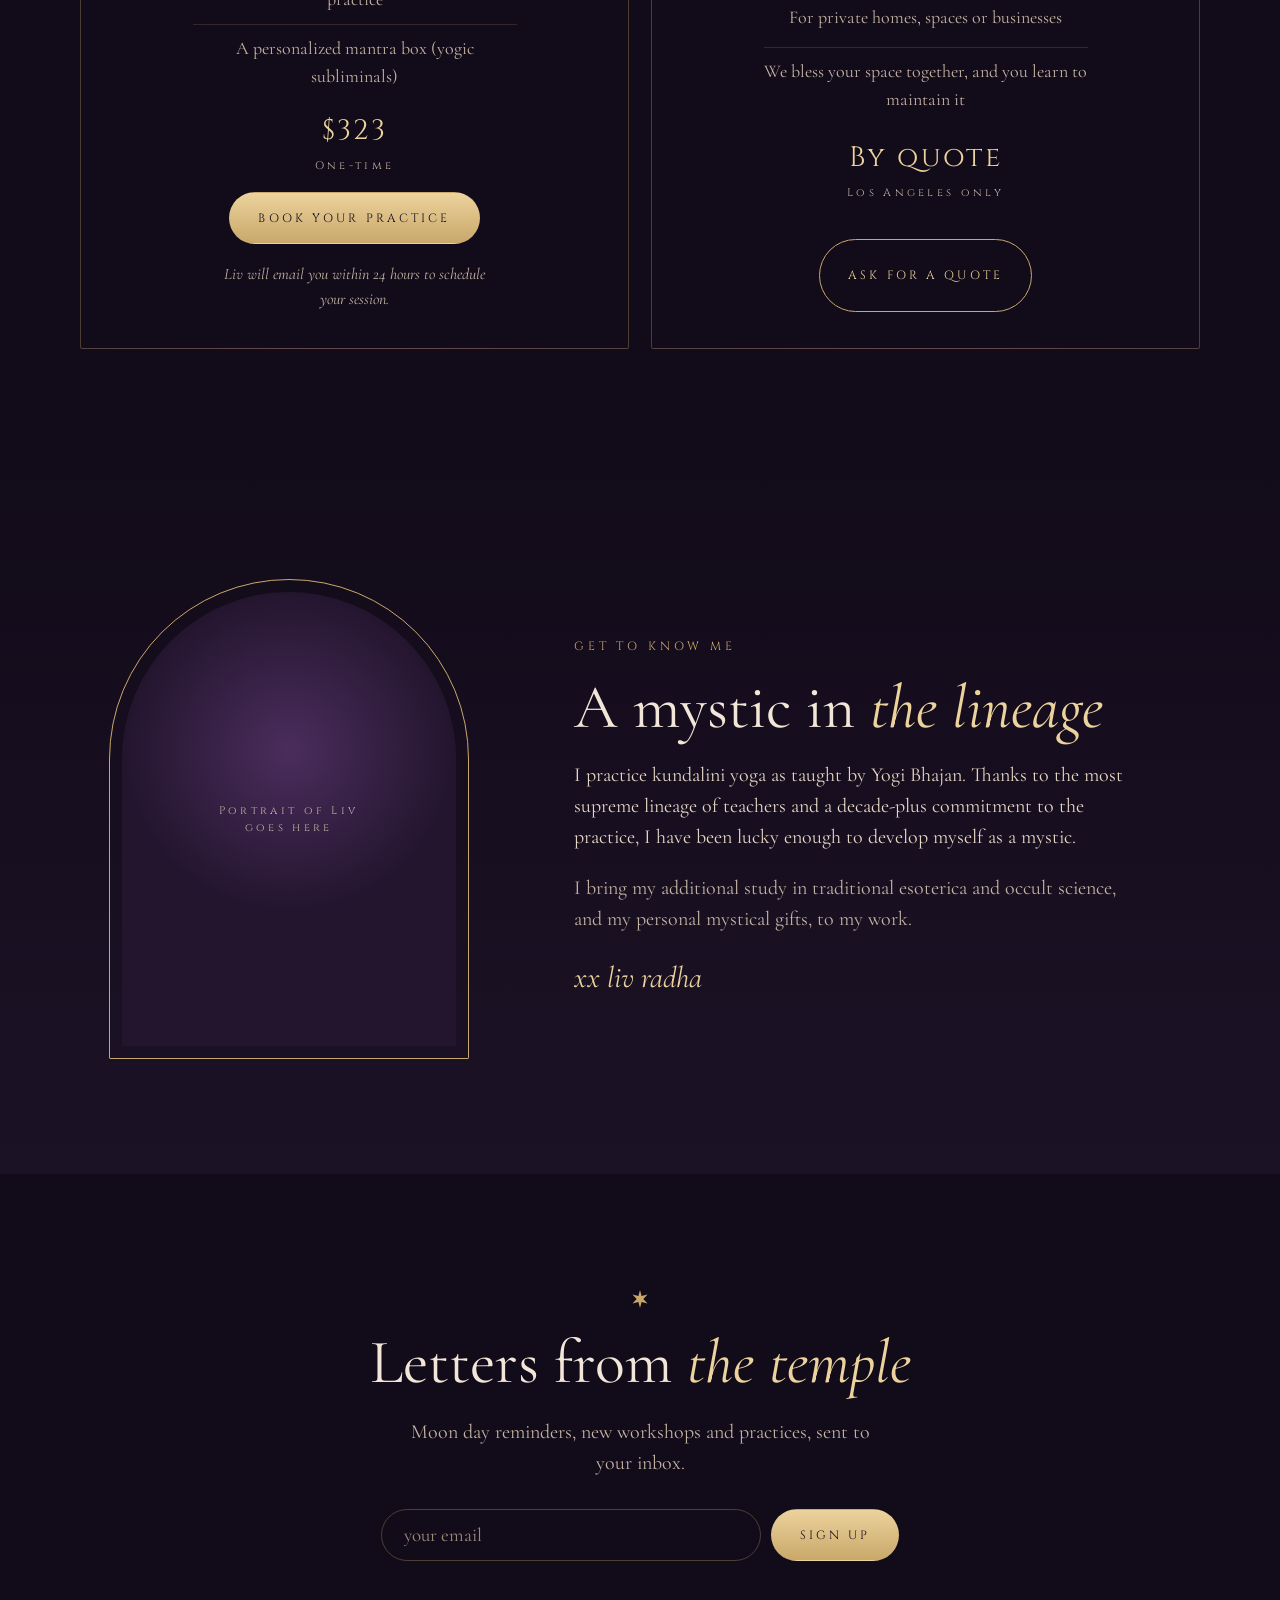
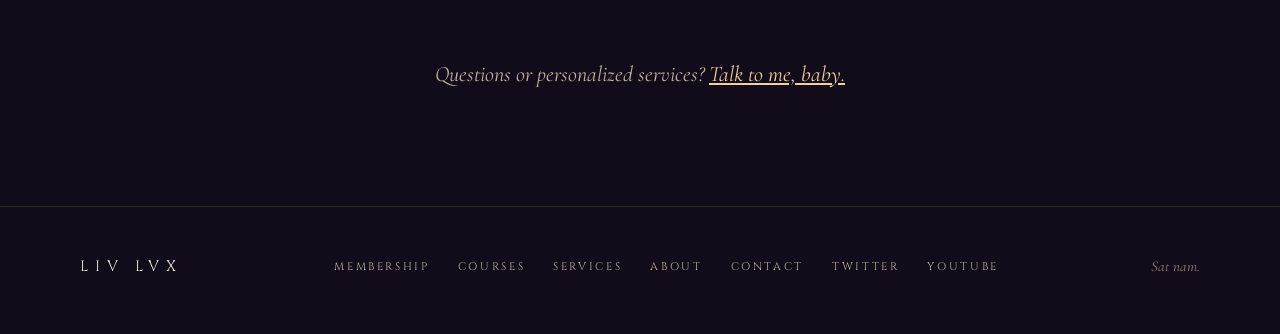
==== commit 06c2da1a: "Gold dust: add soft orbs and stop stale script caching Larger glowing orbs make the slow fade visibl" ====
--- a/index.html
+++ b/index.html
@@ -13,7 +13,7 @@
 <link rel="preconnect" href="https://fonts.googleapis.com">
 <link rel="preconnect" href="https://fonts.gstatic.com" crossorigin>
 <link rel="stylesheet" href="https://fonts.googleapis.com/css2?family=Cinzel:wght@400;500;600&family=Cormorant+Garamond:ital,wght@0,400;0,500;0,600;1,400;1,500&display=swap">
-<link rel="stylesheet" href="/castle.css">
+<link rel="stylesheet" href="/castle.css?v=3">
 </head>
 <body>
 <a class="skip" href="#main">Skip to content</a>
@@ -241,6 +241,6 @@
     <small>Sat nam.</small>
   </div>
 </footer>
-<script src="/castle.js"></script>
+<script src="/castle.js?v=3"></script>
 </body>
 </html>
--- a/castle.css
+++ b/castle.css
@@ -59,7 +59,7 @@
 .arch .sun{position:absolute;left:50%;top:40%;width:22%;aspect-ratio:1;border-radius:50%;transform:translate(-50%,-50%);background:radial-gradient(circle at 45% 40%,#fff3d4,#ecd29c 45%,#c9a86a 75%);box-shadow:0 0 60px 12px rgba(240,200,130,.38);animation:candle 5s ease-in-out infinite}
 @keyframes candle{0%,100%{transform:translate(-50%,-50%) scale(1);box-shadow:0 0 60px 12px rgba(240,200,130,.36)}50%{transform:translate(-50%,-50%) scale(1.08);box-shadow:0 0 100px 26px rgba(240,200,130,.52)}}
 @keyframes halo{0%,100%{opacity:.75}50%{opacity:1}}
-.arch .keystone{position:absolute;left:50%;top:-2.5%;transform:translateX(-50%);color:var(--gold);width:22px}
+.arch .keystone{position:absolute;inset:auto;left:50%;top:-11px;transform:translateX(-50%);color:var(--gold);width:22px;height:22px}
 .gate h1{font-family:var(--f-rite);font-size:clamp(38px,7.6vw,92px);letter-spacing:.1em;line-height:1.02;margin-top:6px;
   background:linear-gradient(100deg,var(--parchment) 38%,#fff1c9 50%,var(--parchment) 62%) 0 0/260% 100%;-webkit-background-clip:text;background-clip:text;-webkit-text-fill-color:transparent;color:var(--parchment);animation:gild 7s ease-in-out 1.4s infinite}
 @keyframes gild{0%{background-position:100% 0}55%,100%{background-position:-60% 0}}
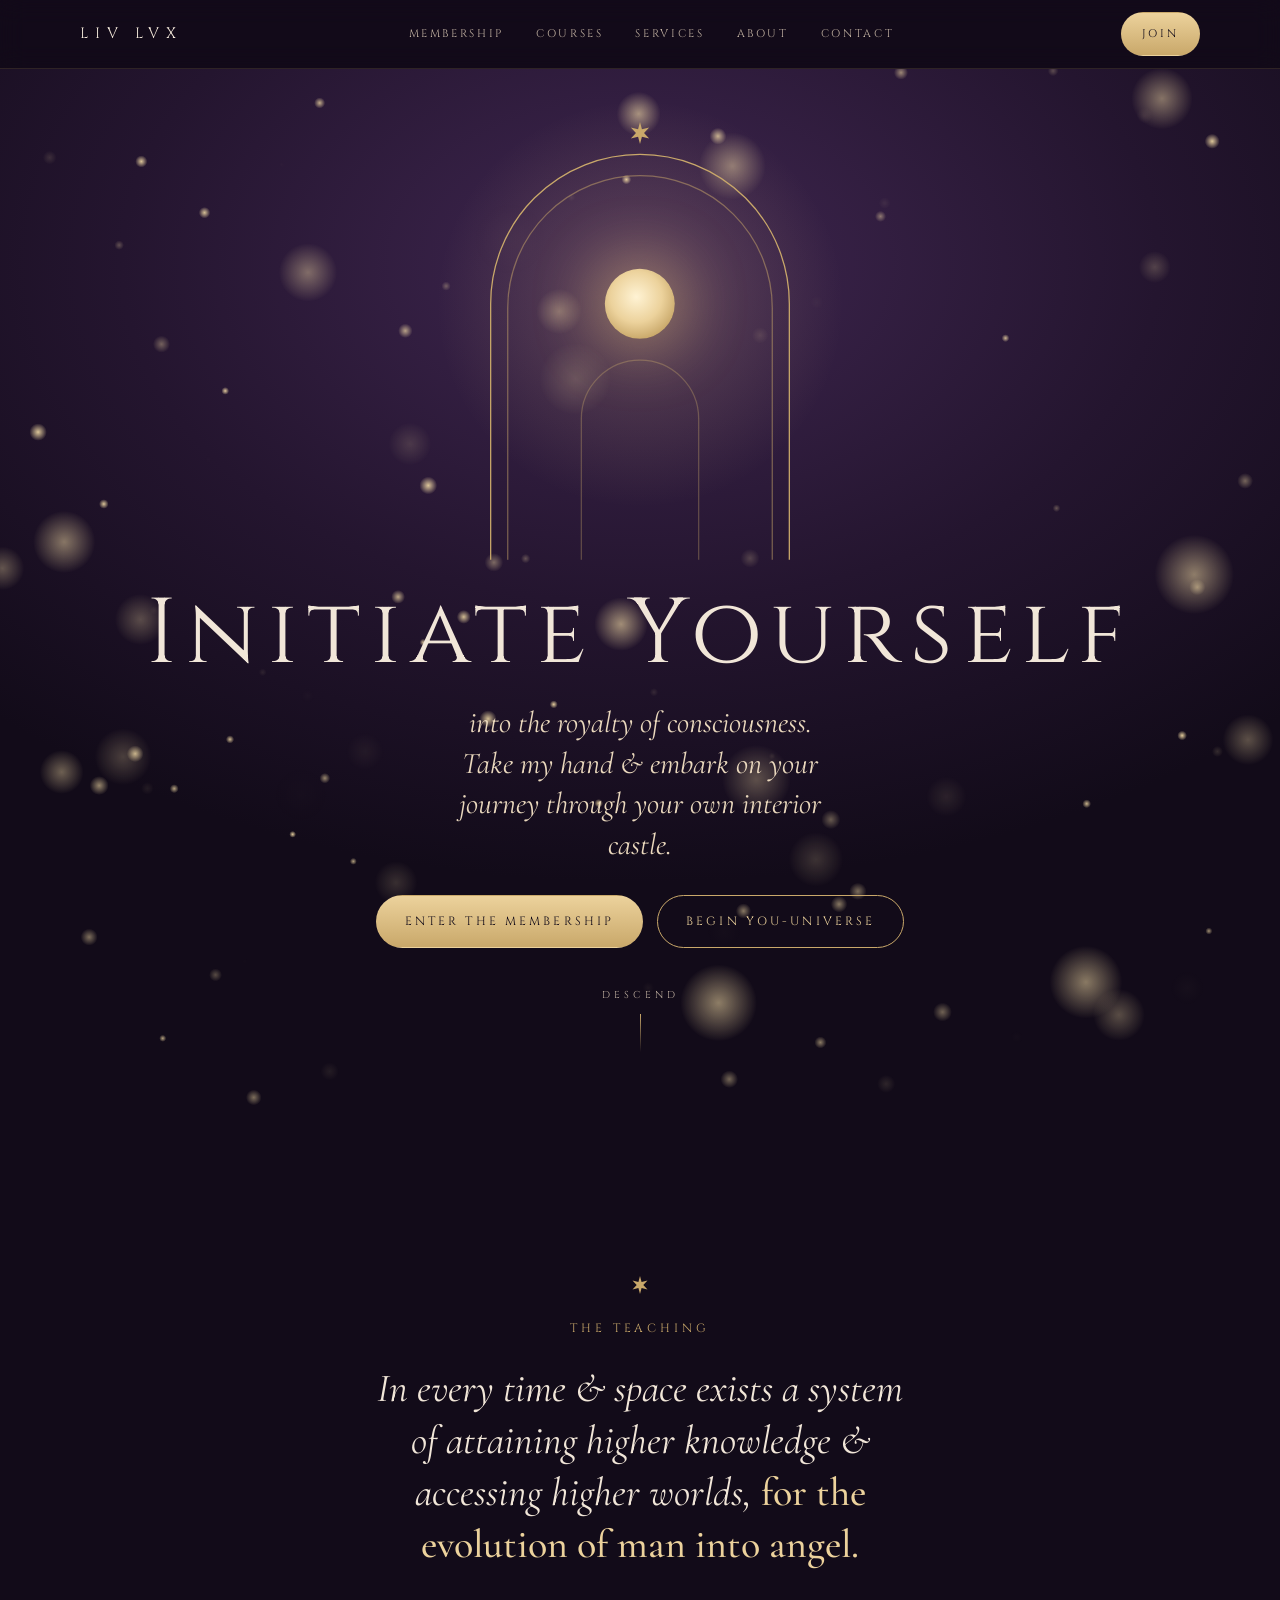
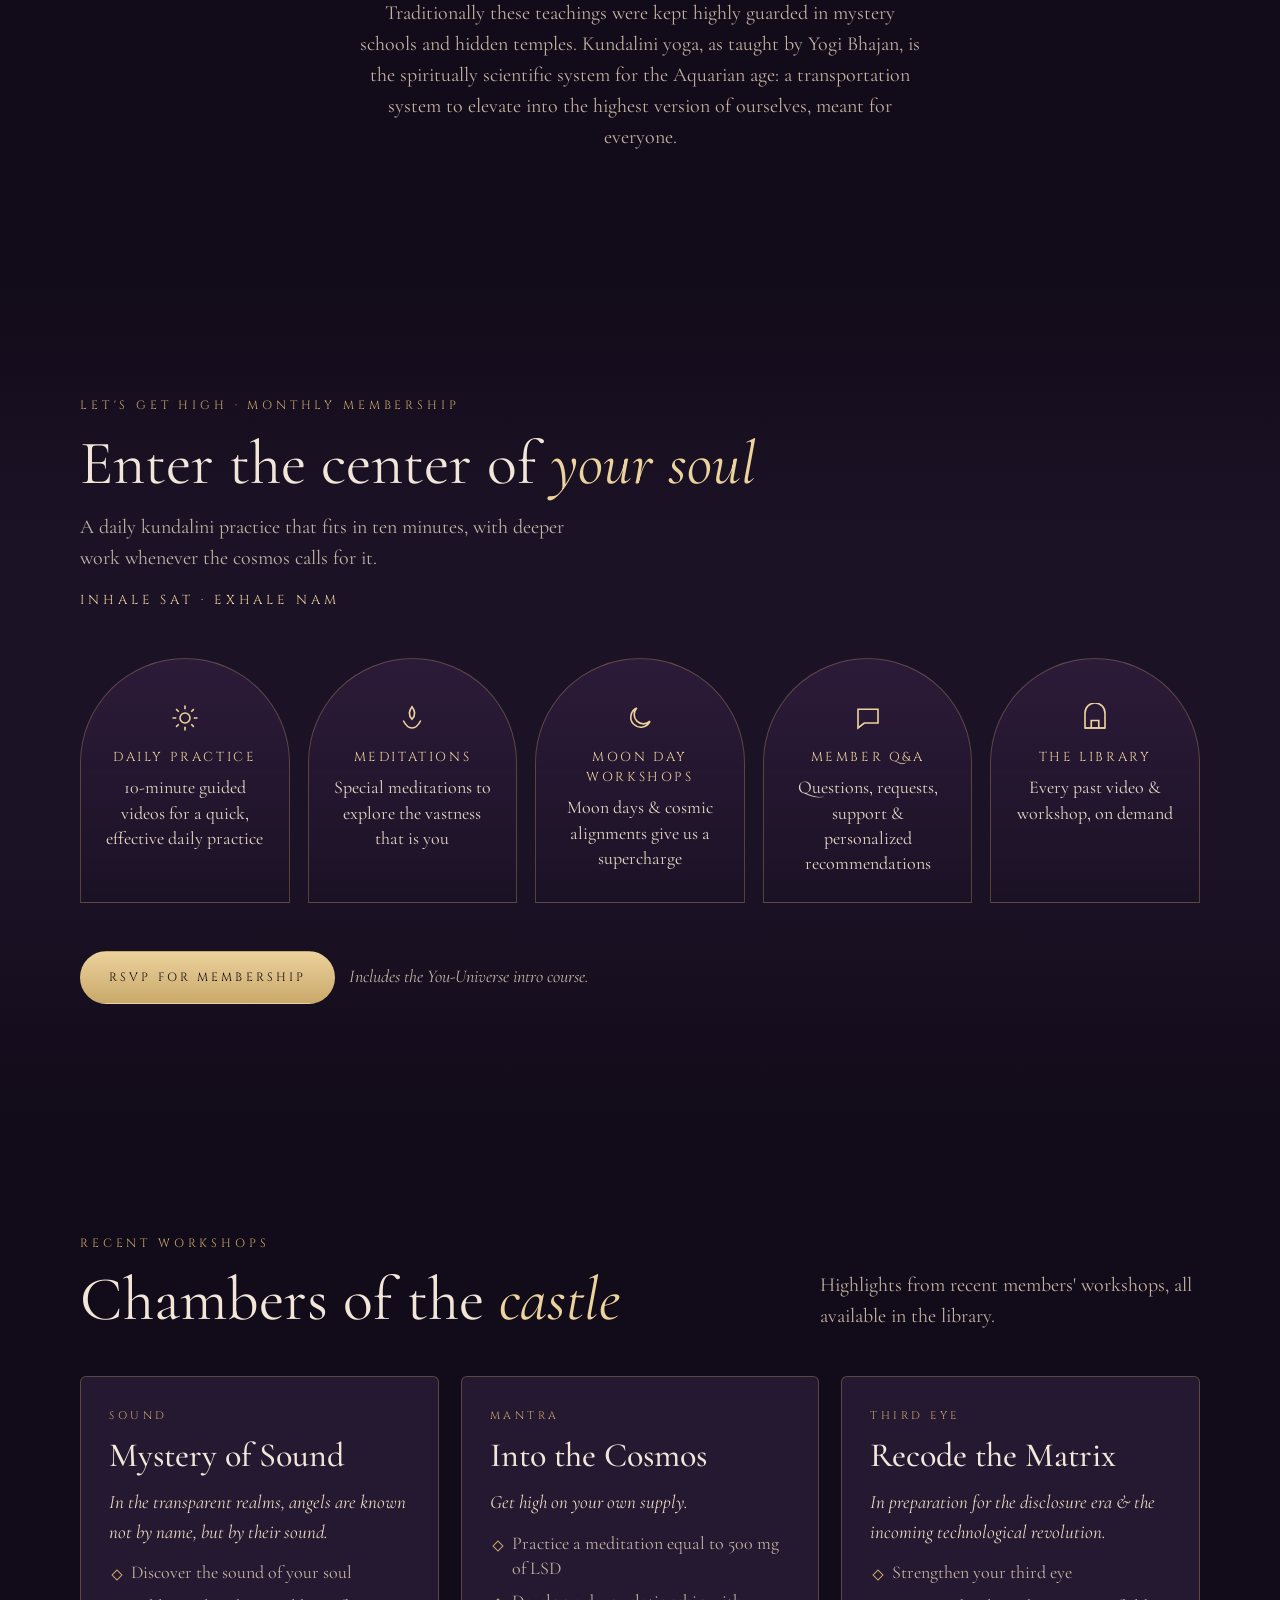
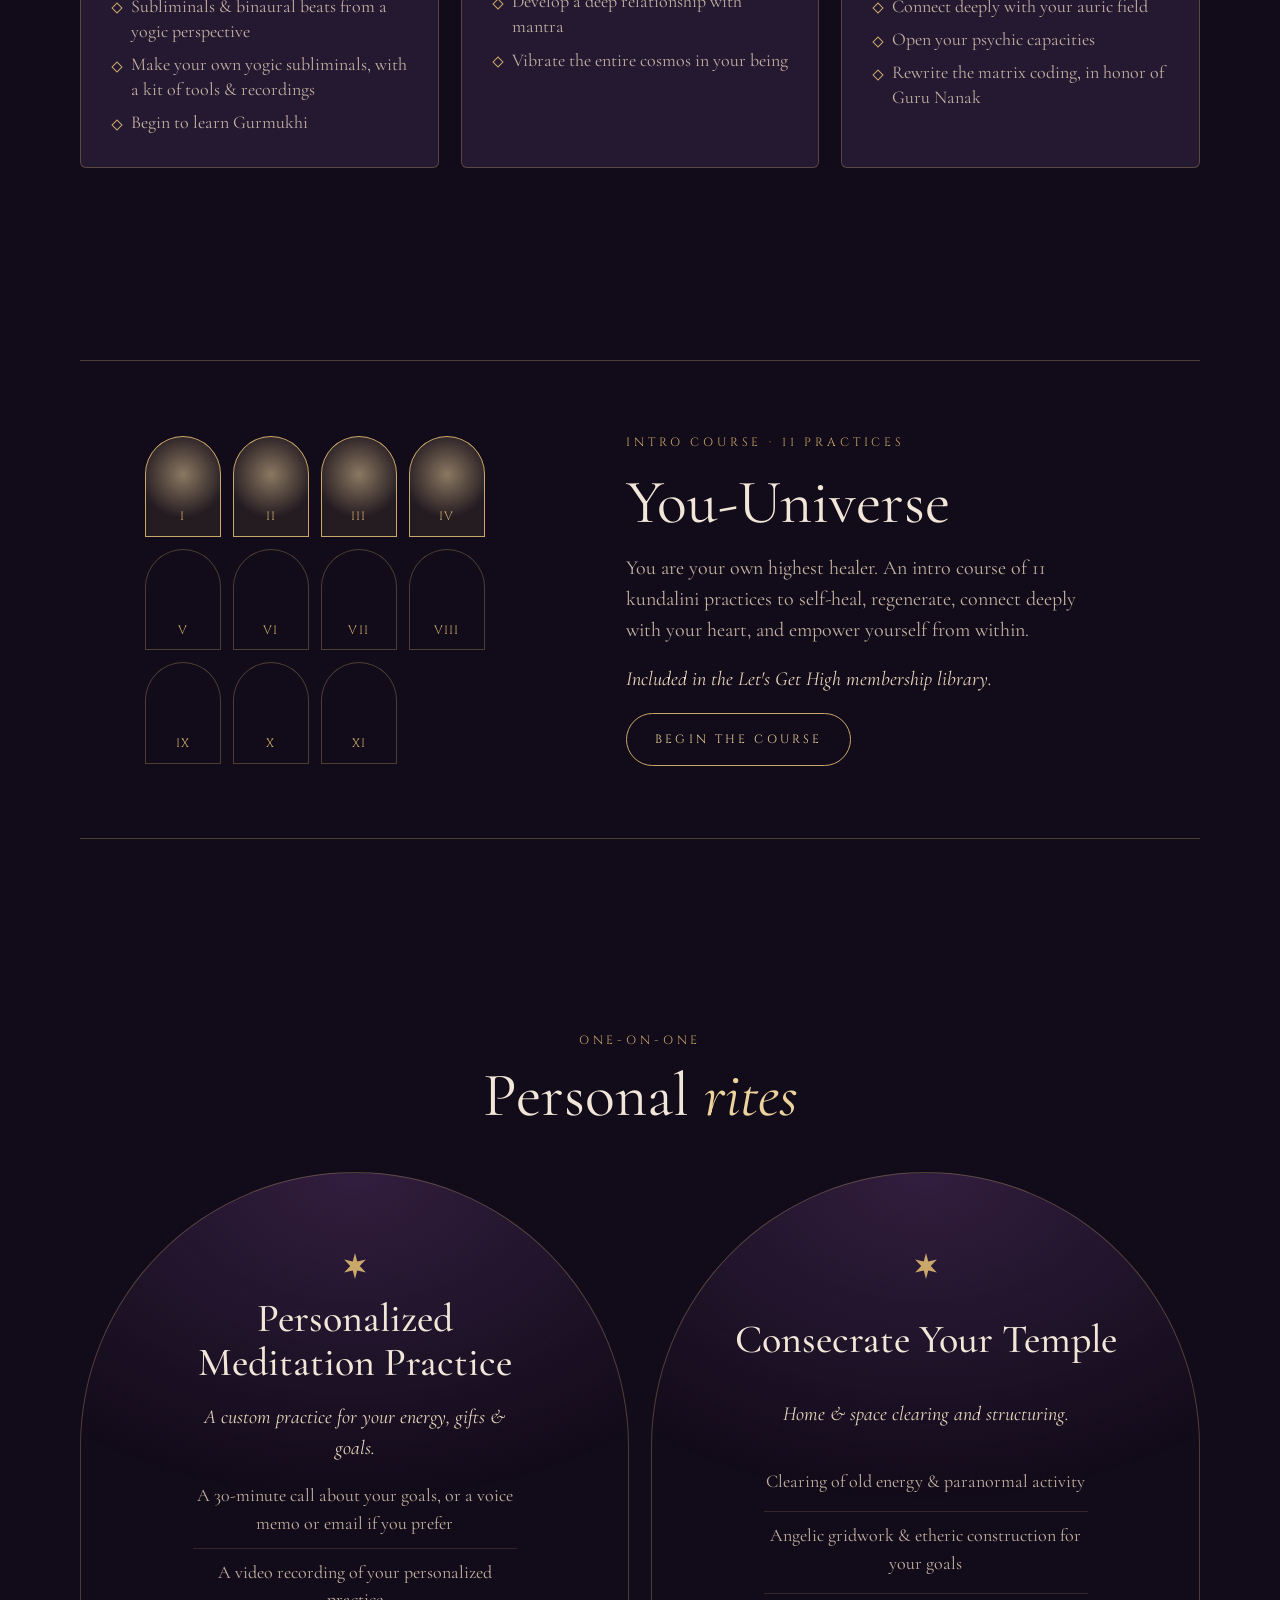
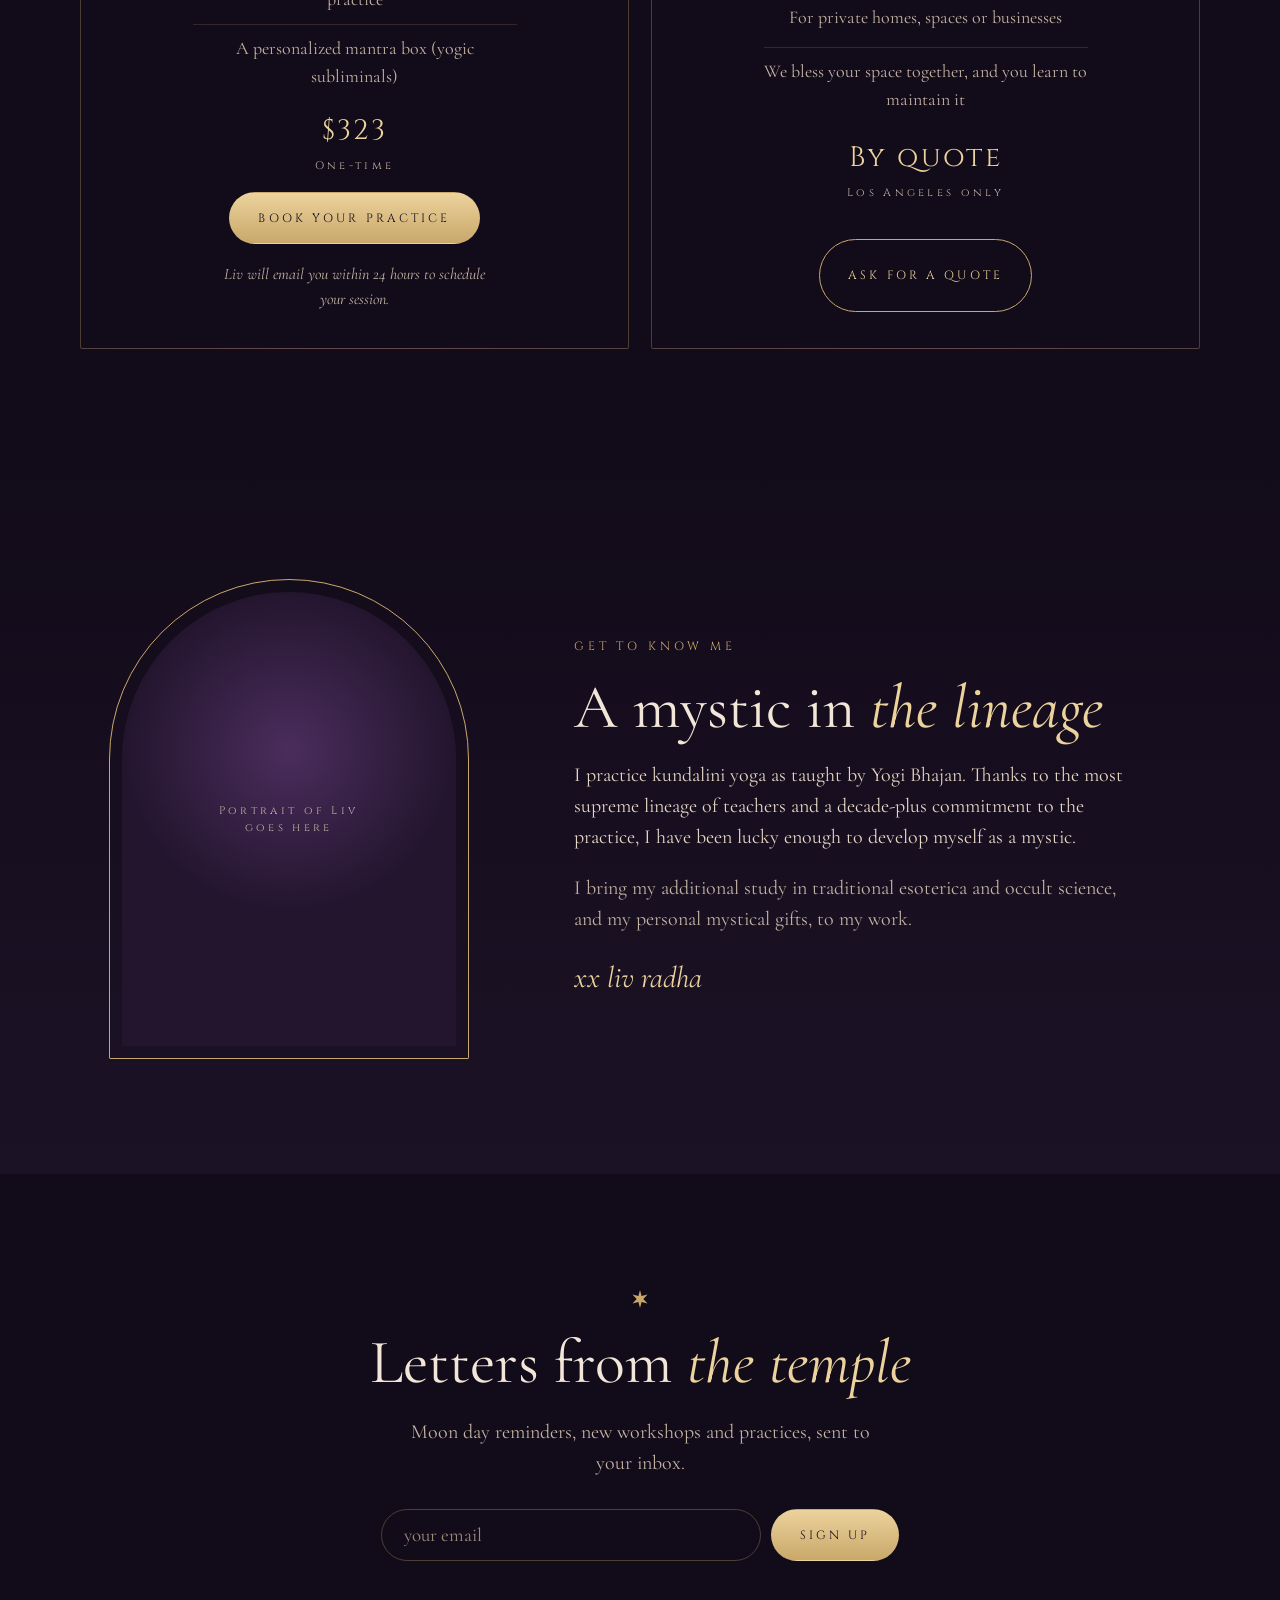
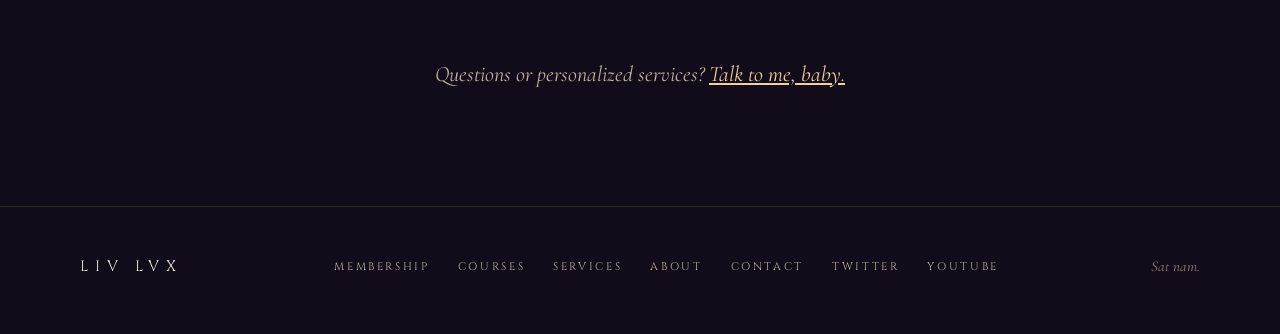
==== commit 0baacc62: "Keep the slow dust fade and sun glow with reduced motion Specks stay still but keep fading; only mov" ====
--- a/index.html
+++ b/index.html
@@ -13,7 +13,7 @@
 <link rel="preconnect" href="https://fonts.googleapis.com">
 <link rel="preconnect" href="https://fonts.gstatic.com" crossorigin>
 <link rel="stylesheet" href="https://fonts.googleapis.com/css2?family=Cinzel:wght@400;500;600&family=Cormorant+Garamond:ital,wght@0,400;0,500;0,600;1,400;1,500&display=swap">
-<link rel="stylesheet" href="/castle.css?v=3">
+<link rel="stylesheet" href="/castle.css?v=4">
 </head>
 <body>
 <a class="skip" href="#main">Skip to content</a>
@@ -241,6 +241,6 @@
     <small>Sat nam.</small>
   </div>
 </footer>
-<script src="/castle.js?v=3"></script>
+<script src="/castle.js?v=4"></script>
 </body>
 </html>
--- a/castle.css
+++ b/castle.css
@@ -168,7 +168,11 @@
 @media (prefers-reduced-motion:reduce){
   html{scroll-behavior:auto}
   *,*::before,*::after{animation:none!important;transition:none!important}
+  /* Keep the gentle, motionless glows: no movement, only light */
+  .arch .halo{animation:halo 5s ease-in-out infinite!important}
+  .arch .sun{animation:candle-still 5s ease-in-out infinite!important}
 }
+@keyframes candle-still{0%,100%{box-shadow:0 0 60px 12px rgba(240,200,130,.36)}50%{box-shadow:0 0 100px 26px rgba(240,200,130,.52)}}
 
 /* ---------- shared site chrome ---------- */
 .nav ul a[aria-current="page"]{color:var(--gold-hi)}
